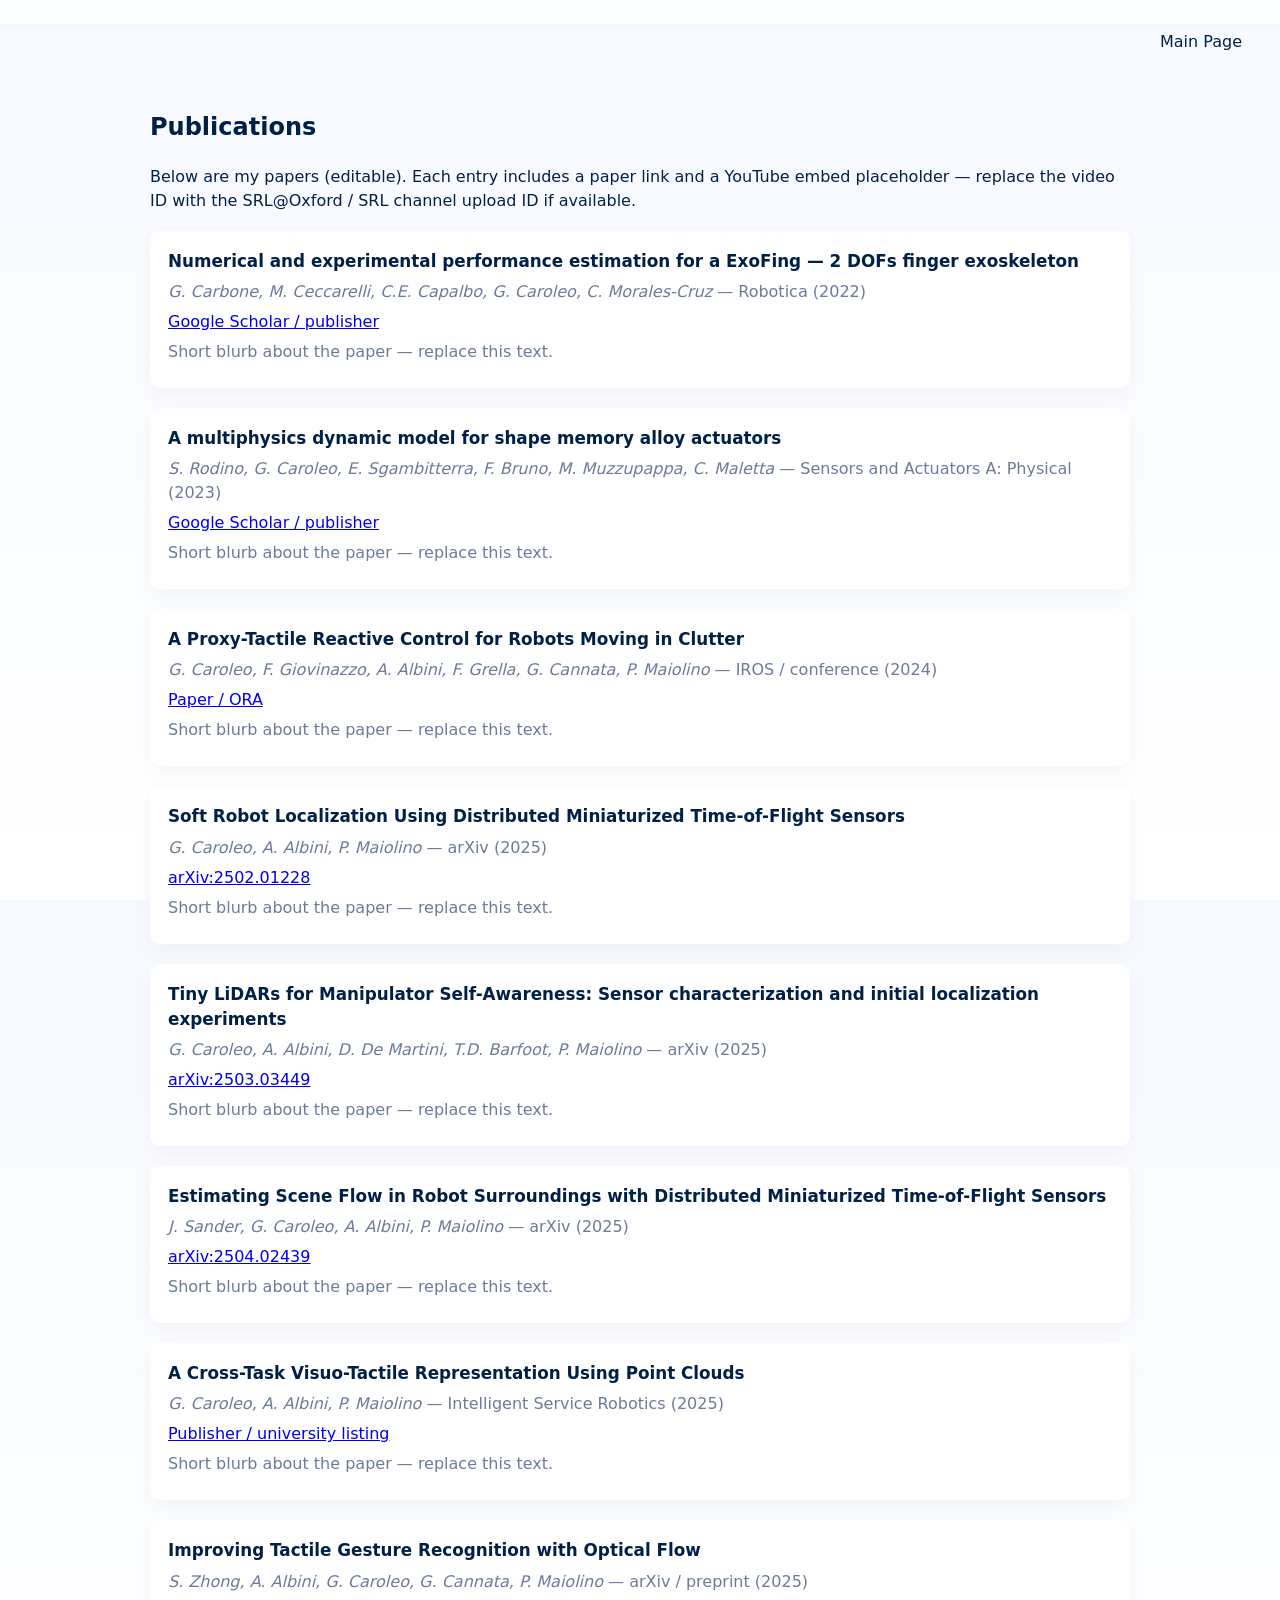
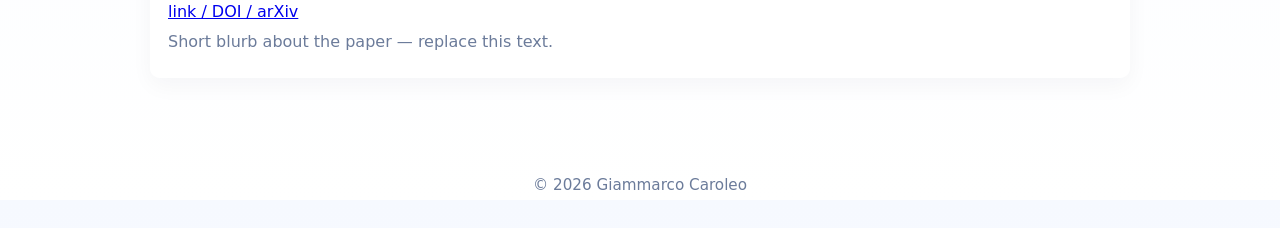
==== publications.html @ 4797adc2 "Refined template" ====
<!doctype html>
<html lang="en">
<head>
  <meta charset="utf-8" />
  <meta name="viewport" content="width=device-width,initial-scale=1" />
  <title>Publications — Giammarco Caroleo</title>
  <link rel="stylesheet" href="styles.css" />
</head>
<body>
  <header class="site-header">
    <nav class="nav">
      <!-- <div class="brand">Giammarco Caroleo</div> -->
      <ul class="nav-links">
        <li style="position:fixed; top:30px; right:30px; z-index:1000;"><a href="index.html#title">Main Page</a></li>
        <!-- <li><a href="index.html#research">Research</a></li>
        <li><a href="projects.html">Projects</a></li>
        <li><a href="publications.html">Publications</a></li>
        <li><a href="index.html#contact">Contact</a></li> -->
      </ul>
    </nav>
  </header>

  <main>
    <section class="panel">
      <div class="container">
        <h2>Publications</h2>
        <p>Below are my papers (editable). Each entry includes a paper link and a YouTube embed placeholder — replace the video ID with the SRL@Oxford / SRL channel upload ID if available.</p>

        <div class="pub-list">

          <!-- 1 -->
          <article class="pub">
            <h3>Numerical and experimental performance estimation for a ExoFing — 2 DOFs finger exoskeleton</h3>
            <p><em>G. Carbone, M. Ceccarelli, C.E. Capalbo, G. Caroleo, C. Morales-Cruz</em> — Robotica (2022)</p>
            <p><a href="https://scholar.google.com/scholar?hl=en&as_sdt=0%2C5&q=Numerical+and+experimental+performance+estimation+for+a+ExoFing&btnG=" target="_blank">Google Scholar / publisher</a></p>

            <!-- optional video (replace VIDEO_ID) -->
            <!-- <div class="video-wrap"><iframe src="https://www.youtube.com/embed/VIDEO_ID" title="ExoFing demo" frameborder="0" allowfullscreen></iframe></div> -->

            <p class="pub-blurb">Short blurb about the paper — replace this text.</p>
          </article>

          <!-- 2 -->
          <article class="pub">
            <h3>A multiphysics dynamic model for shape memory alloy actuators</h3>
            <p><em>S. Rodino, G. Caroleo, E. Sgambitterra, F. Bruno, M. Muzzupappa, C. Maletta</em> — Sensors and Actuators A: Physical (2023)</p>
            <p><a href="https://scholar.google.com/scholar?q=A+multiphyics+dynamic+model+for+shape+memory+alloy+actuators" target="_blank">Google Scholar / publisher</a></p>

            <!-- optional video -->
            <!-- <div class="video-wrap"><iframe src="https://www.youtube.com/embed/VIDEO_ID" title="SMA actuators" frameborder="0" allowfullscreen></iframe></div> -->

            <p class="pub-blurb">Short blurb about the paper — replace this text.</p>
          </article>

          <!-- 3 -->
          <article class="pub">
            <h3>A Proxy-Tactile Reactive Control for Robots Moving in Clutter</h3>
            <p><em>G. Caroleo, F. Giovinazzo, A. Albini, F. Grella, G. Cannata, P. Maiolino</em> — IROS / conference (2024)</p>
            <p><a href="https://ora.ox.ac.uk/objects/uuid:137e5c69-7a0d-4711-86f2-d86cc0884166" target="_blank">Paper / ORA</a></p>

            <!-- optional video -->
            <!-- <div class="video-wrap"><iframe src="https://www.youtube.com/embed/VIDEO_ID" title="Proxy-tactile demo" frameborder="0" allowfullscreen></iframe></div> -->

            <p class="pub-blurb">Short blurb about the paper — replace this text.</p>
          </article>

          <!-- 4 -->
          <article class="pub">
            <h3>Soft Robot Localization Using Distributed Miniaturized Time-of-Flight Sensors</h3>
            <p><em>G. Caroleo, A. Albini, P. Maiolino</em> — arXiv (2025)</p>
            <p><a href="https://arxiv.org/abs/2502.01228" target="_blank">arXiv:2502.01228</a></p>

            <!-- optional video -->
            <!-- <div class="video-wrap"><iframe src="https://www.youtube.com/embed/VIDEO_ID" title="Soft robot localization" frameborder="0" allowfullscreen></iframe></div> -->

            <p class="pub-blurb">Short blurb about the paper — replace this text.</p>
          </article>

          <!-- 5 -->
          <article class="pub">
            <h3>Tiny LiDARs for Manipulator Self-Awareness: Sensor characterization and initial localization experiments</h3>
            <p><em>G. Caroleo, A. Albini, D. De Martini, T.D. Barfoot, P. Maiolino</em> — arXiv (2025)</p>
            <p><a href="https://arxiv.org/abs/2503.03449" target="_blank">arXiv:2503.03449</a></p>

            <!-- optional video -->
            <!-- <div class="video-wrap"><iframe src="https://www.youtube.com/embed/VIDEO_ID" title="Tiny LiDARs demo" frameborder="0" allowfullscreen></iframe></div> -->

            <p class="pub-blurb">Short blurb about the paper — replace this text.</p>
          </article>

          <!-- 6 -->
          <article class="pub">
            <h3>Estimating Scene Flow in Robot Surroundings with Distributed Miniaturized Time-of-Flight Sensors</h3>
            <p><em>J. Sander, G. Caroleo, A. Albini, P. Maiolino</em> — arXiv (2025)</p>
            <p><a href="https://ar5iv.labs.arxiv.org/html/2504.02439" target="_blank">arXiv:2504.02439</a></p>

            <!-- optional video -->
            <!-- <div class="video-wrap"><iframe src="https://www.youtube.com/embed/VIDEO_ID" title="Scene flow demo" frameborder="0" allowfullscreen></iframe></div> -->

            <p class="pub-blurb">Short blurb about the paper — replace this text.</p>
          </article>

          <!-- 7 -->
          <article class="pub">
            <h3>A Cross-Task Visuo-Tactile Representation Using Point Clouds</h3>
            <p><em>G. Caroleo, A. Albini, P. Maiolino</em> — Intelligent Service Robotics (2025)</p>
            <p><a href="https://eng.ox.ac.uk/publications?personId=23163" target="_blank">Publisher / university listing</a></p>

            <!-- optional video -->
            <!-- <div class="video-wrap"><iframe src="https://www.youtube.com/embed/VIDEO_ID" title="Visuo-tactile demo" frameborder="0" allowfullscreen></iframe></div> -->

            <p class="pub-blurb">Short blurb about the paper — replace this text.</p>
          </article>

          <!-- 8 (example placeholder for other preprints / future work) -->
          <article class="pub">
            <h3>Improving Tactile Gesture Recognition with Optical Flow</h3>
            <p><em>S. Zhong, A. Albini, G. Caroleo, G. Cannata, P. Maiolino</em> — arXiv / preprint (2025)</p>
            <p><a href="#" target="_blank">link / DOI / arXiv</a></p>

            <!-- optionally add a video -->
            <!-- <div class="video-wrap"><iframe src="https://www.youtube.com/embed/VIDEO_ID" title="Gesture recognition demo" frameborder="0" allowfullscreen></iframe></div> -->

            <p class="pub-blurb">Short blurb about the paper — replace this text.</p>
          </article>

        </div> <!-- .pub-list -->
      </div>
    </section>
  </main>

  <footer class="site-footer">
    <div class="container">© <span id="year"></span> Giammarco Caroleo</div>
  </footer>

  <script src="script.js"></script>
</body>
</html>
---- styles.css ----
:root{
  --oxford:#002147;          /* Oxford blue */
  --blue-1:#0b3d91;
  --blue-2:#1454a6;
  --accent:#3b82f6;
  --muted:#6b7b9a;
  --bg: #f6f9ff;
  --font-sans: system-ui, -apple-system, "Segoe UI", Roboto, "Helvetica Neue", Arial;
}

*{box-sizing:border-box}
html,body{height:100%}
body{
  margin:0;
  font-family:var(--font-sans);
  background:linear-gradient(180deg,var(--bg),#ffffff);
  color:var(--oxford);
  -webkit-font-smoothing:antialiased;
  line-height:1.5;
}

/* header / nav */
.site-header{
  position:sticky;
  top:0;
  backdrop-filter:saturate(140%) blur(6px);
  z-index:40;
  background: rgba(255,255,255,0.88);
  border-bottom: 1px solid rgba(2,12,40,0.04);
}
.nav{
  display:flex;
  align-items:center;
  justify-content:space-between;
  padding:0.75rem 1rem;
  max-width:1100px;
  margin:0 auto;
}
.brand{
  font-weight:700;
  color:var(--oxford);
  font-size:1rem;
  letter-spacing:0.2px;
}
.nav-links{
  list-style:none;
  display:flex;
  gap:1rem;
  margin:0;
  padding:0;
}
.nav-links a{
  text-decoration:none;
  color:var(--oxford);
  padding:0.25rem 0.5rem;
  border-radius:6px;
}
.nav-links a:hover{background:rgba(3,19,43,0.06)}

/* hero */
.panel{padding:64px 1rem}
.hero{
  background:transparent; /* no banner/background */
  color:var(--oxford);
  text-align:left;
  padding-top:48px;
  padding-bottom:48px;
}
.hero-grid{
  display:grid;
  grid-template-columns: auto 1fr;
  gap:24px;
  align-items:center;
  padding:12px;
}

/* circular profile image, small */
.profile-pic{
  width:110px;
  height:110px;
  border-radius:50%;
  object-fit:cover;
  box-shadow: 0 8px 24px rgba(2,12,40,0.08);
  border: 3px solid rgba(0,33,71,0.06);
  display:block;
}

/* hero text */
.hero-name{
  margin:0;
  font-size:clamp(1.4rem,3vw,2rem);
  font-weight:700;
}
.hero-title{
  margin:6px 0 0 0;
  font-weight:600;
  color:var(--blue-1);
}
.hero-group{
  margin:6px 0 8px 0;
  color:var(--muted);
  font-size:0.95rem;
}

.lead{opacity:0.92;margin-top:10px;margin-bottom:12px}
.hero-buttons{margin-top:12px}
.cta{display:inline-block;margin-top:0;padding:0.45rem 0.85rem;border-radius:8px;background:var(--accent);color:white;text-decoration:none}
.cta.ghost{background:transparent;border:1px solid rgba(3,19,43,0.08);margin-left:0.5rem;color:var(--oxford)}

/* content layout */
.container{max-width:980px;margin:0 auto}
.cards{display:flex;gap:1rem;padding:0;margin:1rem 0;flex-wrap:wrap}
.card{background:white;padding:1rem;border-radius:8px;box-shadow:0 6px 18px rgba(2,12,40,0.06);flex:1 1 220px}

/* reveal animations */
.reveal{opacity:0;transform:translateY(18px);transition:opacity .6s ease,transform .6s ease}
.reveal.visible{opacity:1;transform:none}

/* video wrap */
.video-wrap{max-width:720px;margin-top:1rem}
iframe,video{width:100%;border-radius:8px}

/* footer */
.site-footer{padding:2rem 1rem;text-align:center;color:var(--muted);font-size:0.95rem}

/* small screens */
@media (max-width:860px){
  .panel{padding:36px 1rem}
  .hero-grid{grid-template-columns: 100px 1fr; gap:14px}
}
@media (max-width:640px){
  .nav-links{display:none}
  .hero-grid{grid-template-columns: 1fr; text-align:center; justify-items:center}
  .hero-right{text-align:center}
  .profile-pic{max-width:140px;margin:0 auto}
  .lead{font-size:0.98rem}
}
/* optional publication list styling */
.pub-list{display:flex;flex-direction:column;gap:20px;margin-top:18px}
.pub{background:rgba(255,255,255,0.98);padding:18px;border-radius:10px;box-shadow:0 8px 22px rgba(2,12,40,0.04)}
.pub h3{margin:0 0 6px 0;font-size:1.05rem}
.pub p{margin:6px 0;color:var(--muted)}
.pub-blurb{margin-top:10px;color:var(--oxford)}
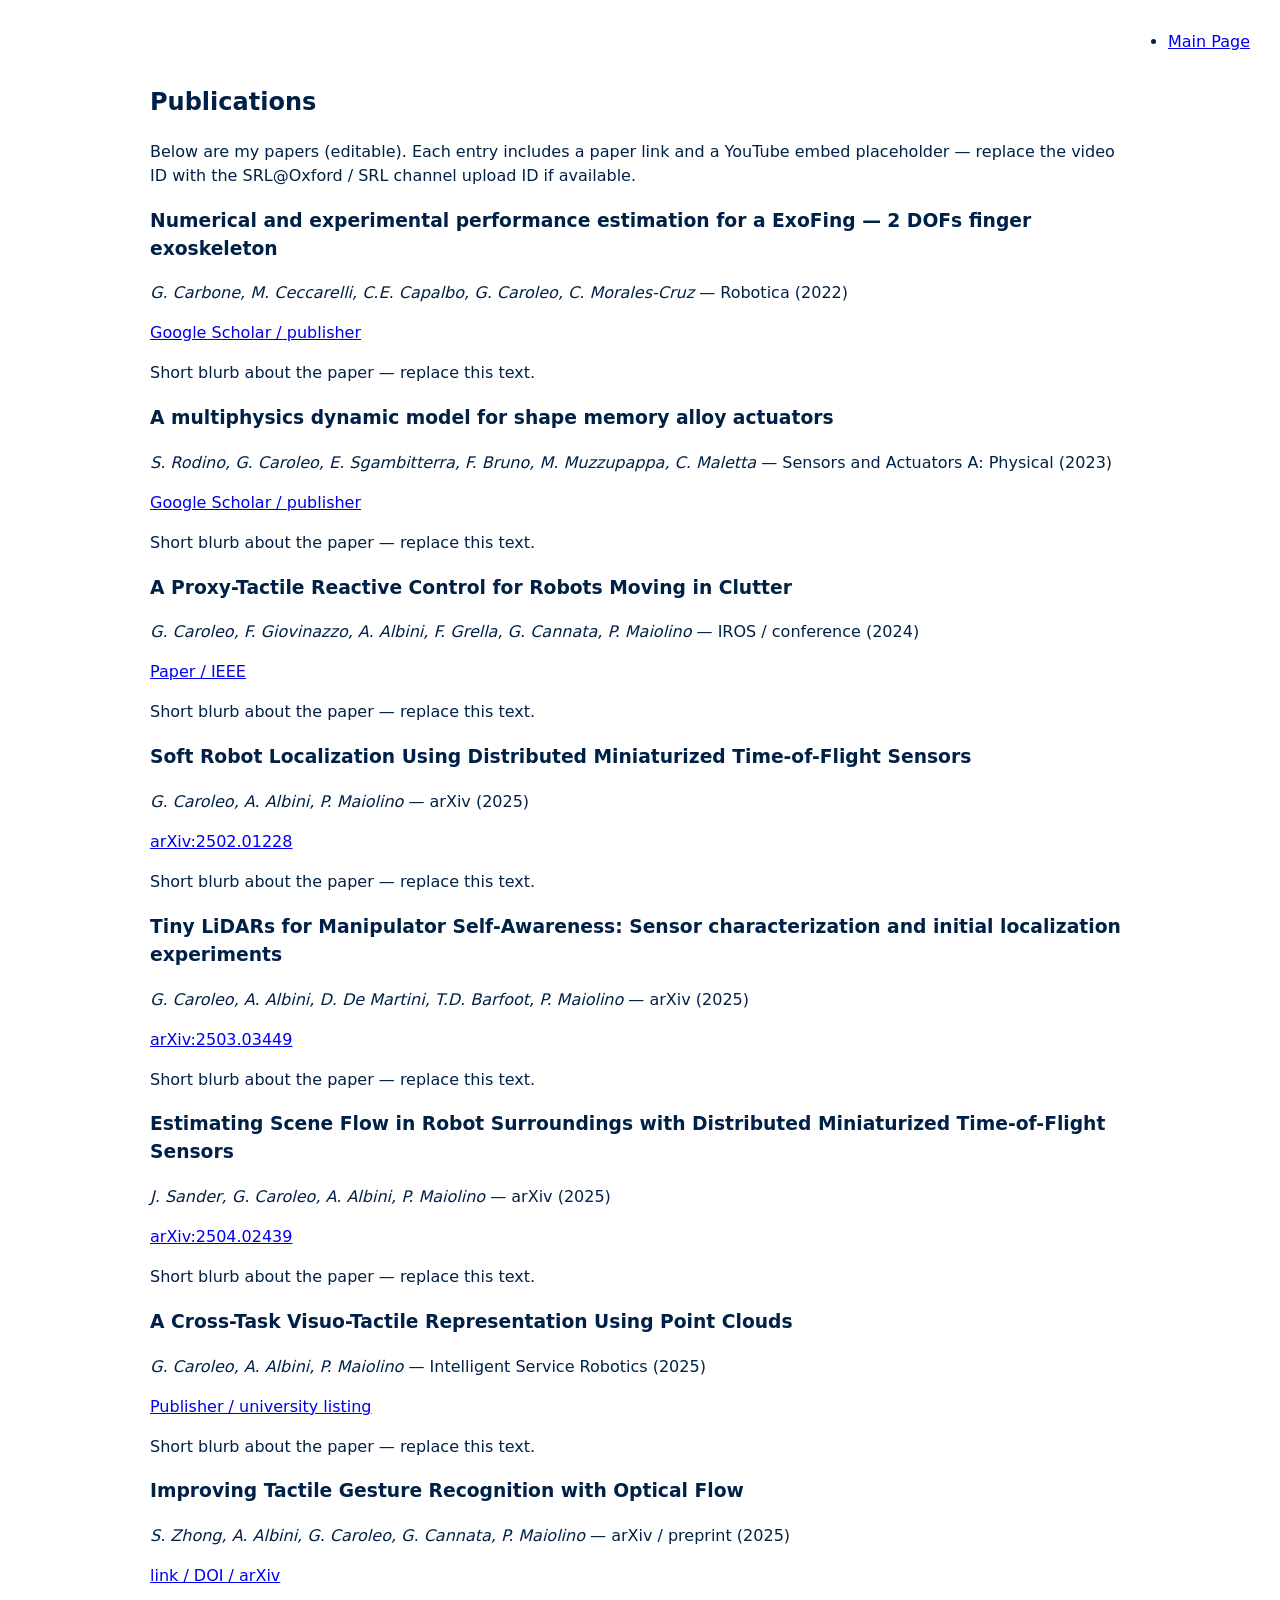
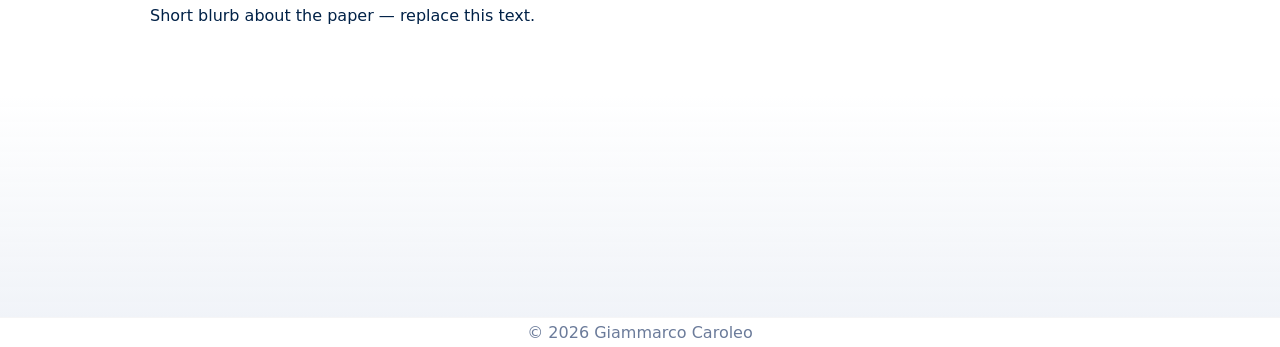
==== commit f9d61494: "video embedding" ====
--- a/publications.html
+++ b/publications.html
@@ -56,7 +56,7 @@
           <article class="pub">
             <h3>A Proxy-Tactile Reactive Control for Robots Moving in Clutter</h3>
             <p><em>G. Caroleo, F. Giovinazzo, A. Albini, F. Grella, G. Cannata, P. Maiolino</em> — IROS / conference (2024)</p>
-            <p><a href="https://ora.ox.ac.uk/objects/uuid:137e5c69-7a0d-4711-86f2-d86cc0884166" target="_blank">Paper / ORA</a></p>
+            <p><a href="https://ieeexplore.ieee.org/document/10802341" target="_blank">Paper / IEEE</a></p>
 
             <!-- optional video -->
             <!-- <div class="video-wrap"><iframe src="https://www.youtube.com/embed/VIDEO_ID" title="Proxy-tactile demo" frameborder="0" allowfullscreen></iframe></div> -->
@@ -128,8 +128,10 @@
       </div>
     </section>
   </main>
+ <!-- SAME controlled fading transition pane -->
+  <section class="bottom-spacer"></section>
 
-  <footer class="site-footer">
+    <footer class="site-footer">
     <div class="container">© <span id="year"></span> Giammarco Caroleo</div>
   </footer>
 
--- a/styles.css
+++ b/styles.css
@@ -1,143 +1,120 @@
 :root{
-  --oxford:#002147;          /* Oxford blue */
+  --oxford:#002147;
   --blue-1:#0b3d91;
-  --blue-2:#1454a6;
   --accent:#3b82f6;
   --muted:#6b7b9a;
-  --bg: #f6f9ff;
-  --font-sans: system-ui, -apple-system, "Segoe UI", Roboto, "Helvetica Neue", Arial;
+  --bg:#f6f9ff;
+  --font-sans: system-ui, -apple-system, "Segoe UI", Roboto, Arial;
+
+  --transition-height: 25vh;
 }
 
+/* base */
 *{box-sizing:border-box}
-html,body{height:100%}
+html,body{margin:0;padding:0}
 body{
-  margin:0;
   font-family:var(--font-sans);
-  background:linear-gradient(180deg,var(--bg),#ffffff);
   color:var(--oxford);
-  -webkit-font-smoothing:antialiased;
+  background:#ffffff;
   line-height:1.5;
 }
 
-/* header / nav */
-.site-header{
-  position:sticky;
-  top:0;
-  backdrop-filter:saturate(140%) blur(6px);
-  z-index:40;
-  background: rgba(255,255,255,0.88);
-  border-bottom: 1px solid rgba(2,12,40,0.04);
-}
-.nav{
-  display:flex;
-  align-items:center;
-  justify-content:space-between;
-  padding:0.75rem 1rem;
-  max-width:1100px;
-  margin:0 auto;
-}
-.brand{
-  font-weight:700;
-  color:var(--oxford);
-  font-size:1rem;
-  letter-spacing:0.2px;
-}
-.nav-links{
-  list-style:none;
-  display:flex;
-  gap:1rem;
-  margin:0;
-  padding:0;
-}
-.nav-links a{
-  text-decoration:none;
-  color:var(--oxford);
-  padding:0.25rem 0.5rem;
-  border-radius:6px;
-}
-.nav-links a:hover{background:rgba(3,19,43,0.06)}
+.panel{padding:48px 1rem}
+.container{max-width:980px;margin:0 auto}
 
 /* hero */
-.panel{padding:64px 1rem}
-.hero{
-  background:transparent; /* no banner/background */
-  color:var(--oxford);
-  text-align:left;
-  padding-top:48px;
-  padding-bottom:48px;
-}
 .hero-grid{
   display:grid;
-  grid-template-columns: auto 1fr;
-  gap:24px;
+  grid-template-columns:auto 1fr;
+  gap:20px;
   align-items:center;
-  padding:12px;
 }
-
-/* circular profile image, small */
 .profile-pic{
   width:110px;
   height:110px;
   border-radius:50%;
   object-fit:cover;
-  box-shadow: 0 8px 24px rgba(2,12,40,0.08);
-  border: 3px solid rgba(0,33,71,0.06);
+  border:3px solid rgba(0,33,71,0.06);
+}
+.hero-name{margin:0;font-size:2rem}
+.hero-title{font-weight:600;color:var(--blue-1)}
+.hero-group{color:var(--muted)}
+.lead{margin-top:10px;margin-bottom:12px}
+.cta{display:inline-block;margin:6px 6px 0 0;padding:0.45rem 0.85rem;background:var(--accent);color:#fff;border-radius:8px;text-decoration:none}
+.cta.ghost{background:transparent;border:1px solid rgba(3,19,43,0.08);color:var(--oxford)}
+
+/* FEATURE: two-column layout for featured demo */
+.feature-grid{
+  display:grid;
+  grid-template-columns: 250px 1fr; /* video column fixed-ish, right column flexible */
+  gap:28px;
+  align-items:start;
+  margin-top:12px;
+}
+
+/* video area */
+.feature-video{position:relative}
+.feature-video iframe{
+  width:100%;
+  aspect-ratio:16/9;
+  border-radius:8px;
   display:block;
 }
-
-/* hero text */
-.hero-name{
-  margin:0;
-  font-size:clamp(1.4rem,3vw,2rem);
-  font-weight:700;
+.video-fallback{
+  position:absolute; inset:0; display:none; align-items:center; justify-content:center;
+  background:linear-gradient(180deg, rgba(3,19,43,0.02), rgba(59,130,246,0.02));
+  border-radius:8px; border:1px dashed rgba(3,19,43,0.06); padding:18px; text-align:center;
 }
-.hero-title{
-  margin:6px 0 0 0;
-  font-weight:600;
-  color:var(--blue-1);
-}
-.hero-group{
-  margin:6px 0 8px 0;
-  color:var(--muted);
-  font-size:0.95rem;
+.video-fallback-inner{max-width:440px}
+.video-fallback strong{display:block;margin-bottom:10px;font-size:1.02rem;color:var(--oxford)}
+.video-fallback-text{color:var(--muted);margin-bottom:8px}
+.video-fallback-hint{font-size:0.9rem;color:var(--blue-1)}
+.video-embed {
+  max-width: 250px;     /* 🔧 controls "tiny" size */
+  margin: 0 auto;
 }
 
-.lead{opacity:0.92;margin-top:10px;margin-bottom:12px}
-.hero-buttons{margin-top:12px}
-.cta{display:inline-block;margin-top:0;padding:0.45rem 0.85rem;border-radius:8px;background:var(--accent);color:white;text-decoration:none}
-.cta.ghost{background:transparent;border:1px solid rgba(3,19,43,0.08);margin-left:0.5rem;color:var(--oxford)}
+.video-embed iframe {
+  width: 100%;
+  aspect-ratio: 16 / 9;
+  border-radius: 10px;
+}
 
-/* content layout */
-.container{max-width:980px;margin:0 auto}
-.cards{display:flex;gap:1rem;padding:0;margin:1rem 0;flex-wrap:wrap}
-.card{background:white;padding:1rem;border-radius:8px;box-shadow:0 6px 18px rgba(2,12,40,0.06);flex:1 1 220px}
+/* paper info */
+.feature-info .paper-title{margin:0 0 6px 0;font-size:1.1rem}
+.paper-authors{margin:0 0 8px 0;color:var(--muted)}
+.paper-abstract{color:var(--oxford);margin-bottom:14px}
+.paper-links{display:flex;gap:10px;flex-wrap:wrap;margin-bottom:8px}
+.link-button{background:transparent;border:1px solid rgba(2,12,40,0.08);padding:8px 12px;border-radius:8px;text-decoration:none;color:var(--oxford)}
+.link-button:hover{background:rgba(3,19,43,0.04)}
+.link-button.ghost{background:transparent}
 
-/* reveal animations */
+/* responsive: stack on small screens */
+@media (max-width:900px){
+  .feature-grid{grid-template-columns: 1fr; text-align:left}
+  .feature-video iframe{height:320px}
+  .feature-video, .feature-info{width:100%}
+}
+
+/* smaller mobile tweaks */
+@media (max-width:480px){
+  .panel{padding:24px 12px}
+  .profile-pic{width:140px;height:140px}
+  .feature-video iframe{height:220px}
+}
+
+/* reveal animation */
 .reveal{opacity:0;transform:translateY(18px);transition:opacity .6s ease,transform .6s ease}
 .reveal.visible{opacity:1;transform:none}
 
-/* video wrap */
-.video-wrap{max-width:720px;margin-top:1rem}
-iframe,video{width:100%;border-radius:8px}
+/* controlled bottom spacer */
+.bottom-spacer{
+  height:var(--transition-height);
+  min-height:120px;
+  background:linear-gradient(180deg,#ffffff 0%, rgba(11,61,145,0.06) 100%);
+  opacity:0; animation:fadeUp 0.9s ease forwards;
+}
+@keyframes fadeUp{from{opacity:0;transform:translateY(24px)}to{opacity:1;transform:none}}
 
-/* footer */
-.site-footer{padding:2rem 1rem;text-align:center;color:var(--muted);font-size:0.95rem}
-
-/* small screens */
-@media (max-width:860px){
-  .panel{padding:36px 1rem}
-  .hero-grid{grid-template-columns: 100px 1fr; gap:14px}
-}
-@media (max-width:640px){
-  .nav-links{display:none}
-  .hero-grid{grid-template-columns: 1fr; text-align:center; justify-items:center}
-  .hero-right{text-align:center}
-  .profile-pic{max-width:140px;margin:0 auto}
-  .lead{font-size:0.98rem}
-}
-/* optional publication list styling */
-.pub-list{display:flex;flex-direction:column;gap:20px;margin-top:18px}
-.pub{background:rgba(255,255,255,0.98);padding:18px;border-radius:10px;box-shadow:0 8px 22px rgba(2,12,40,0.04)}
-.pub h3{margin:0 0 6px 0;font-size:1.05rem}
-.pub p{margin:6px 0;color:var(--muted)}
-.pub-blurb{margin-top:10px;color:var(--oxford)}+/* footer ribbon */
+.site-footer{height:30px;display:flex;align-items:center;justify-content:center;color:var(--muted);border-top:1px solid rgba(2,12,40,0.04)}
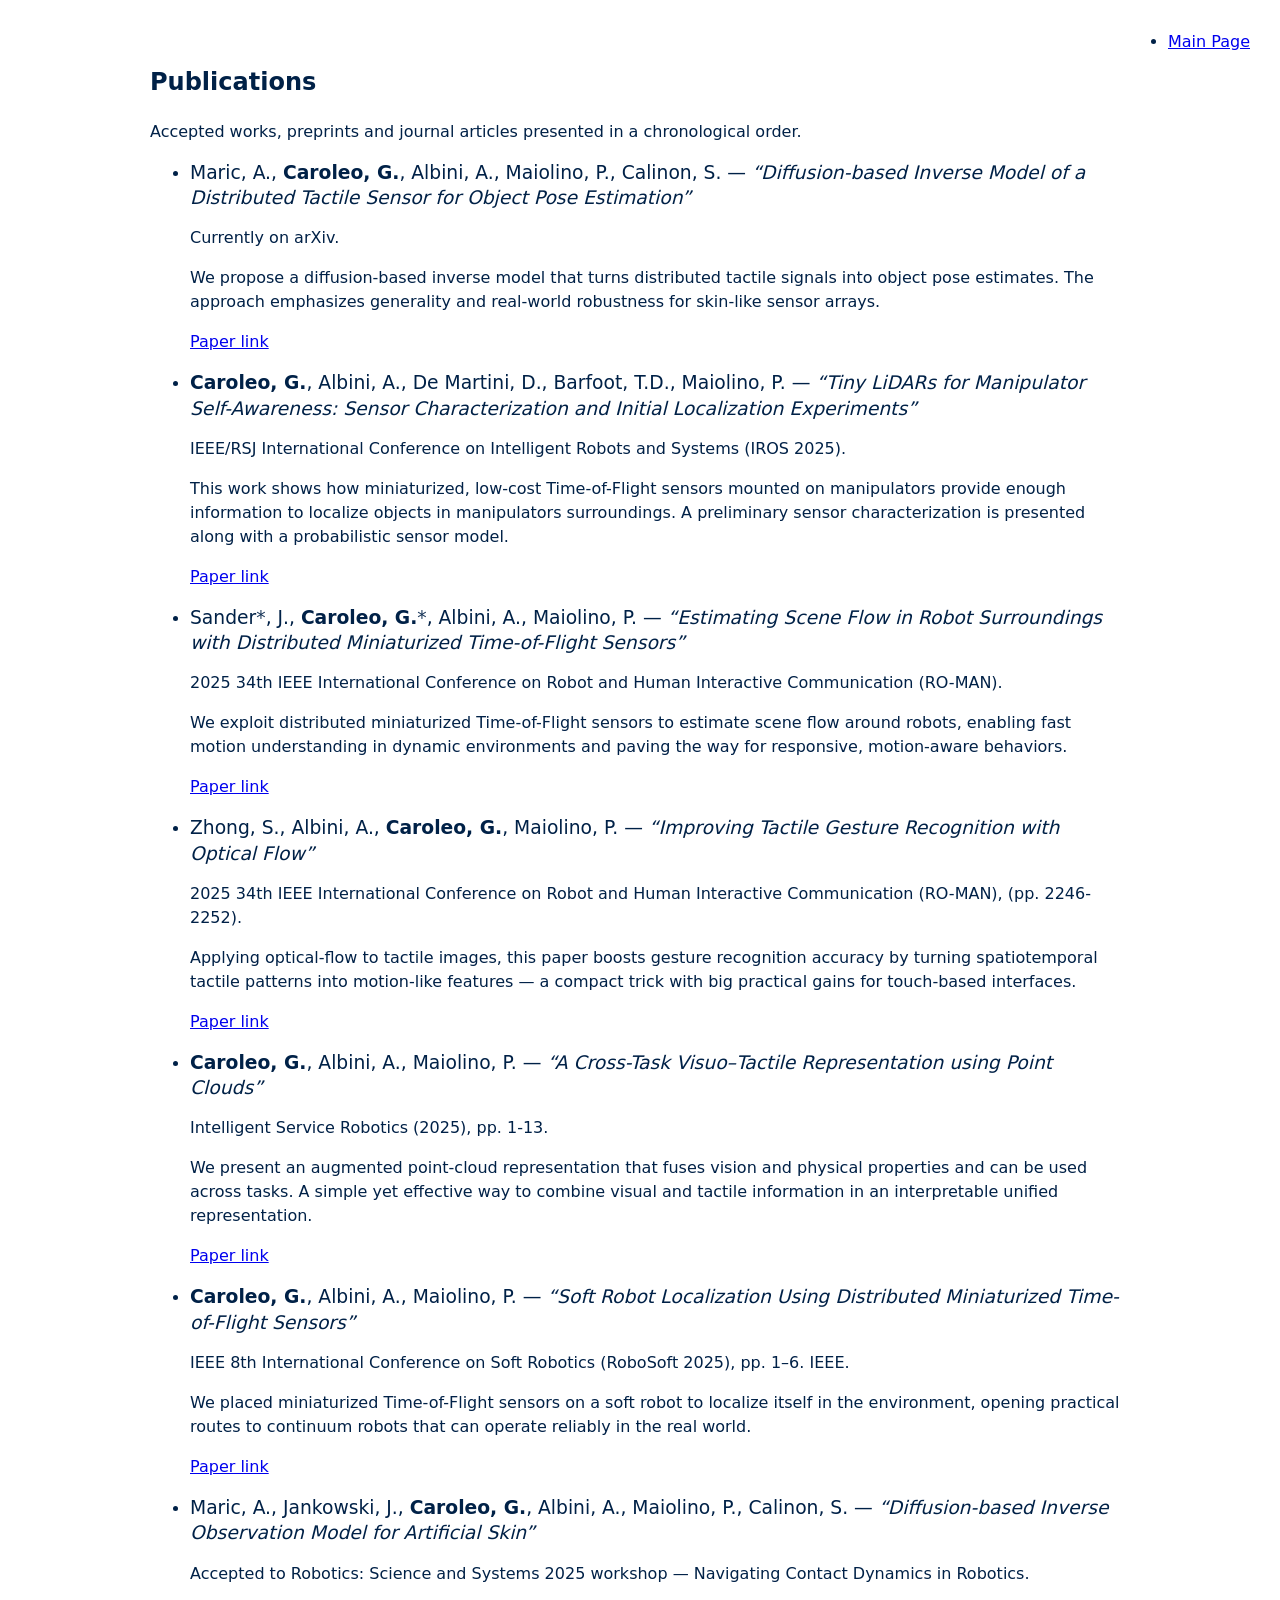
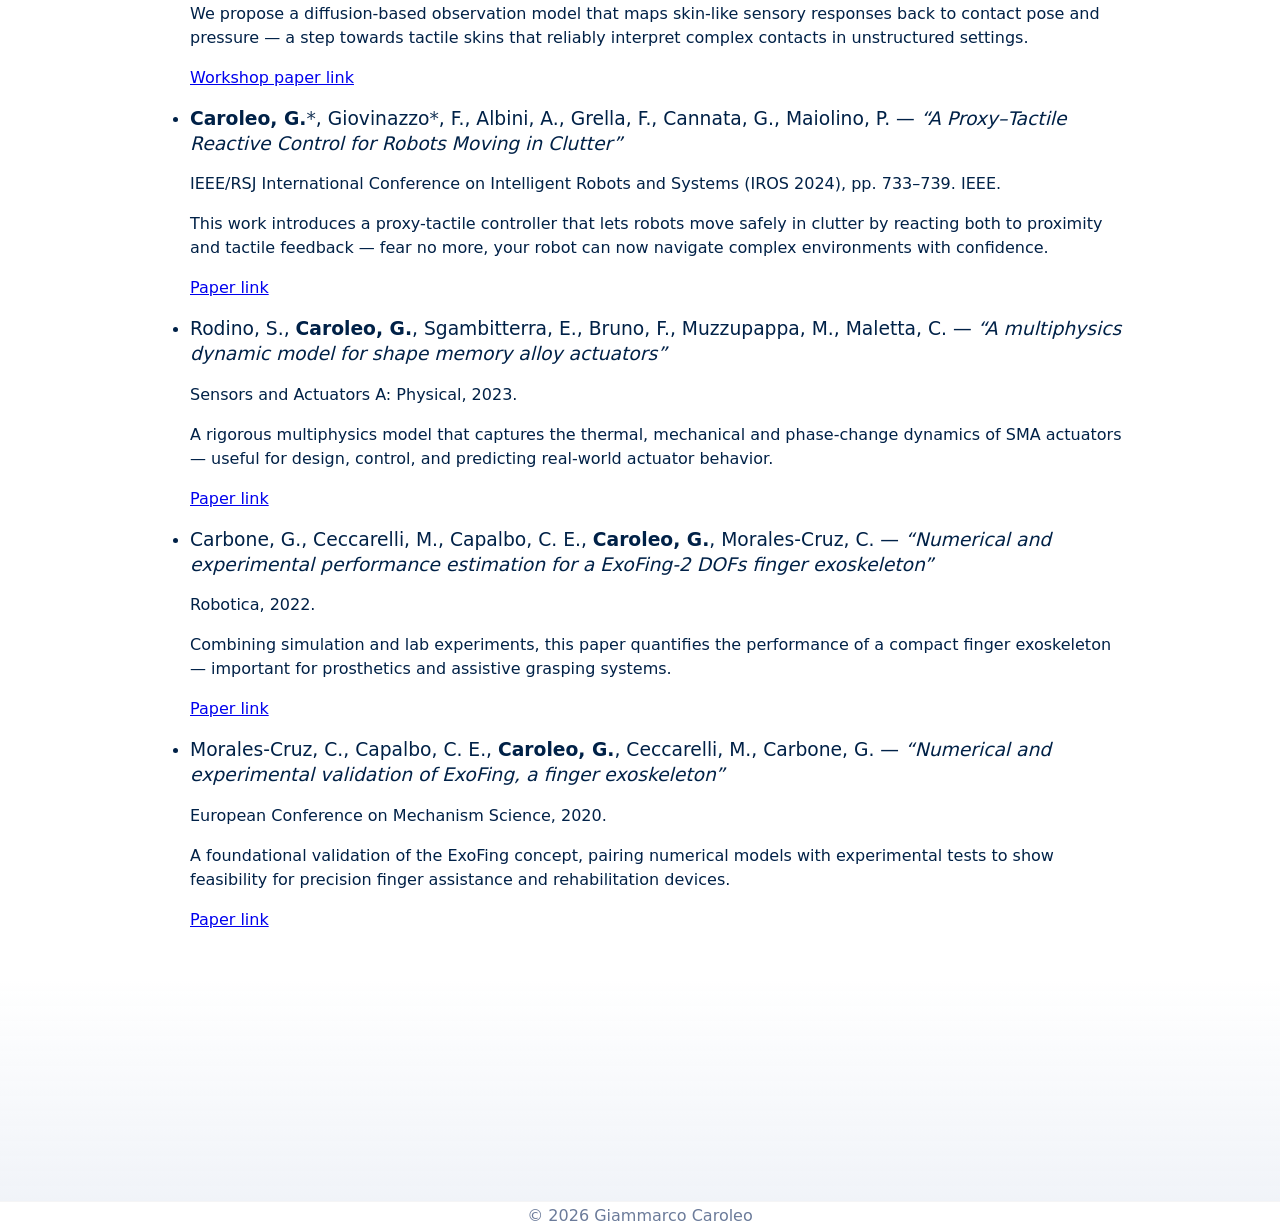
==== commit 2ca3957a: "Final form" ====
--- a/publications.html
+++ b/publications.html
@@ -24,114 +24,115 @@
     <section class="panel">
       <div class="container">
         <h2>Publications</h2>
-        <p>Below are my papers (editable). Each entry includes a paper link and a YouTube embed placeholder — replace the video ID with the SRL@Oxford / SRL channel upload ID if available.</p>
+        <p>Accepted works, preprints and journal articles presented in a chronological order.</p>
 
-        <div class="pub-list">
+        <!-- bullet list -->
+        <ul class="pub-list">
 
-          <!-- 1 -->
-          <article class="pub">
-            <h3>Numerical and experimental performance estimation for a ExoFing — 2 DOFs finger exoskeleton</h3>
-            <p><em>G. Carbone, M. Ceccarelli, C.E. Capalbo, G. Caroleo, C. Morales-Cruz</em> — Robotica (2022)</p>
-            <p><a href="https://scholar.google.com/scholar?hl=en&as_sdt=0%2C5&q=Numerical+and+experimental+performance+estimation+for+a+ExoFing&btnG=" target="_blank">Google Scholar / publisher</a></p>
+          <!-- 6: Maric et al. (under review) -->
+          <li class="pub card">
+            <h3>Maric, A., <strong>Caroleo, G.</strong>, Albini, A., Maiolino, P., Calinon, S. — <em>“Diffusion-based Inverse Model of a Distributed Tactile Sensor for Object Pose Estimation”</em></h3>
+            <p class="pub-meta">Currently on arXiv.</p>
 
-            <!-- optional video (replace VIDEO_ID) -->
-            <!-- <div class="video-wrap"><iframe src="https://www.youtube.com/embed/VIDEO_ID" title="ExoFing demo" frameborder="0" allowfullscreen></iframe></div> -->
+            <p class="pub-blurb">We propose a diffusion-based inverse model that turns distributed tactile signals into object pose estimates. The approach emphasizes generality and real-world robustness for skin-like sensor arrays.</p>
+            <p><a href="https://arxiv.org/pdf/2601.13250" target="_blank" rel="noopener">Paper link</a></p>
+          </li>
 
-            <p class="pub-blurb">Short blurb about the paper — replace this text.</p>
-          </article>
+          <!-- 1: Tiny LiDARs (IROS 2025) -->
+          <li class="pub card">
+            <h3><strong>Caroleo, G.</strong>, Albini, A., De Martini, D., Barfoot, T.D., Maiolino, P. — <em>“Tiny LiDARs for Manipulator Self-Awareness: Sensor Characterization and Initial Localization Experiments”</em></h3>
+            <p class="pub-meta">IEEE/RSJ International Conference on Intelligent Robots and Systems (IROS 2025).</p>
 
-          <!-- 2 -->
-          <article class="pub">
-            <h3>A multiphysics dynamic model for shape memory alloy actuators</h3>
-            <p><em>S. Rodino, G. Caroleo, E. Sgambitterra, F. Bruno, M. Muzzupappa, C. Maletta</em> — Sensors and Actuators A: Physical (2023)</p>
-            <p><a href="https://scholar.google.com/scholar?q=A+multiphyics+dynamic+model+for+shape+memory+alloy+actuators" target="_blank">Google Scholar / publisher</a></p>
+            <p class="pub-blurb">This work shows how miniaturized, low-cost Time-of-Flight sensors mounted on manipulators provide enough information to localize objects in manipulators surroundings. A preliminary sensor characterization is presented along with a probabilistic sensor model.</p>
+            <p><a href="https://arxiv.org/pdf/2503.03449" target="_blank" rel="noopener">Paper link</a></p>
+          </li>
 
-            <!-- optional video -->
-            <!-- <div class="video-wrap"><iframe src="https://www.youtube.com/embed/VIDEO_ID" title="SMA actuators" frameborder="0" allowfullscreen></iframe></div> -->
+          <!-- 2: Scene Flow (RO-MAN 2025) -->
+          <li class="pub card">
+            <h3>Sander<span style="opacity:0.9">*</span>, J., <strong>Caroleo, G.</strong><span style="opacity:0.9">*</span>, Albini, A., Maiolino, P. — <em>“Estimating Scene Flow in Robot Surroundings with Distributed Miniaturized Time-of-Flight Sensors”</em></h3>
+            <p class="pub-meta">2025 34th IEEE International Conference on Robot and Human Interactive Communication (RO-MAN).</p>
 
-            <p class="pub-blurb">Short blurb about the paper — replace this text.</p>
-          </article>
+            <p class="pub-blurb">We exploit distributed miniaturized Time-of-Flight sensors to estimate scene flow around robots, enabling fast motion understanding in dynamic environments and paving the way for responsive, motion-aware behaviors.</p>
+            <p><a href="https://arxiv.org/pdf/2504.02439" target="_blank" rel="noopener">Paper link</a></p>
+          </li>
 
-          <!-- 3 -->
-          <article class="pub">
-            <h3>A Proxy-Tactile Reactive Control for Robots Moving in Clutter</h3>
-            <p><em>G. Caroleo, F. Giovinazzo, A. Albini, F. Grella, G. Cannata, P. Maiolino</em> — IROS / conference (2024)</p>
-            <p><a href="https://ieeexplore.ieee.org/document/10802341" target="_blank">Paper / IEEE</a></p>
+          <!-- 9: Zhong et al. (RO-MAN 2025) -->
+          <li class="pub card">
+            <h3>Zhong, S., Albini, A., <strong>Caroleo, G.</strong>, Maiolino, P. — <em>“Improving Tactile Gesture Recognition with Optical Flow”</em></h3>
+            <p class="pub-meta">2025 34th IEEE International Conference on Robot and Human Interactive Communication (RO-MAN), (pp. 2246-2252).</p>
 
-            <!-- optional video -->
-            <!-- <div class="video-wrap"><iframe src="https://www.youtube.com/embed/VIDEO_ID" title="Proxy-tactile demo" frameborder="0" allowfullscreen></iframe></div> -->
+            <p class="pub-blurb">Applying optical-flow to tactile images, this paper boosts gesture recognition accuracy by turning spatiotemporal tactile patterns into motion-like features — a compact trick with big practical gains for touch-based interfaces.</p>
+            <p><a href="https://ieeexplore.ieee.org/iel8/11217544/11217526/11217777.pdf" target="_blank" rel="noopener">Paper link</a></p>
+          </li>
 
-            <p class="pub-blurb">Short blurb about the paper — replace this text.</p>
-          </article>
+          <!-- 4: Visuo–Tactile Representation (Intelligent Service Robotics 2025) -->
+          <li class="pub card">
+            <h3><strong>Caroleo, G.</strong>, Albini, A., Maiolino, P. — <em>“A Cross-Task Visuo–Tactile Representation using Point Clouds”</em></h3>
+            <p class="pub-meta">Intelligent Service Robotics (2025), pp. 1-13. </p>
 
-          <!-- 4 -->
-          <article class="pub">
-            <h3>Soft Robot Localization Using Distributed Miniaturized Time-of-Flight Sensors</h3>
-            <p><em>G. Caroleo, A. Albini, P. Maiolino</em> — arXiv (2025)</p>
-            <p><a href="https://arxiv.org/abs/2502.01228" target="_blank">arXiv:2502.01228</a></p>
+            <p class="pub-blurb">We present an augmented point-cloud representation that fuses vision and physical properties and can be used across tasks. A simple yet effective way to combine visual and tactile information in an interpretable unified representation.</p>
+            <p><a href="https://link.springer.com/article/10.1007/s11370-025-00628-8" target="_blank" rel="noopener">Paper link</a></p>
+          </li>
 
-            <!-- optional video -->
-            <!-- <div class="video-wrap"><iframe src="https://www.youtube.com/embed/VIDEO_ID" title="Soft robot localization" frameborder="0" allowfullscreen></iframe></div> -->
+          <!-- 5: Soft Robot Localization (RoboSoft 2025) -->
+          <li class="pub card">
+            <h3><strong>Caroleo, G.</strong>, Albini, A., Maiolino, P. — <em>“Soft Robot Localization Using Distributed Miniaturized Time-of-Flight Sensors”</em></h3>
+            <p class="pub-meta">IEEE 8th International Conference on Soft Robotics (RoboSoft 2025), pp. 1–6. IEEE.</p>
 
-            <p class="pub-blurb">Short blurb about the paper — replace this text.</p>
-          </article>
+            <p class="pub-blurb">We placed miniaturized Time-of-Flight sensors on a soft robot to localize itself in the environment, opening practical routes to continuum robots that can operate reliably in the real world.</p>
+            <p><a href="https://ieeexplore.ieee.org/iel8/11020754/11020808/11020858.pdf" target="_blank" rel="noopener">Paper link </a></p>
+          </li>
 
-          <!-- 5 -->
-          <article class="pub">
-            <h3>Tiny LiDARs for Manipulator Self-Awareness: Sensor characterization and initial localization experiments</h3>
-            <p><em>G. Caroleo, A. Albini, D. De Martini, T.D. Barfoot, P. Maiolino</em> — arXiv (2025)</p>
-            <p><a href="https://arxiv.org/abs/2503.03449" target="_blank">arXiv:2503.03449</a></p>
+          <!-- 7: Maric et al. (RSS workshop 2025) -->
+          <li class="pub card">
+            <h3>Maric, A., Jankowski, J., <strong>Caroleo, G.</strong>, Albini, A., Maiolino, P., Calinon, S. — <em>“Diffusion-based Inverse Observation Model for Artificial Skin”</em></h3>
+            <p class="pub-meta">Accepted to Robotics: Science and Systems 2025 workshop — Navigating Contact Dynamics in Robotics.</p>
 
-            <!-- optional video -->
-            <!-- <div class="video-wrap"><iframe src="https://www.youtube.com/embed/VIDEO_ID" title="Tiny LiDARs demo" frameborder="0" allowfullscreen></iframe></div> -->
+            <p class="pub-blurb">We propose a diffusion-based observation model that maps skin-like sensory responses back to contact pose and pressure — a step towards tactile skins that reliably interpret complex contacts in unstructured settings.</p>
+            <p><a href="https://arxiv.org/pdf/2506.13986" target="_blank" rel="noopener">Workshop paper link</a></p>
+          </li>
 
-            <p class="pub-blurb">Short blurb about the paper — replace this text.</p>
-          </article>
+          <!-- 3: Proxy-Tactile Reactive Control (IROS 2024) -->
+          <li class="pub card">
+            <h3><strong>Caroleo, G.</strong><span style="opacity:0.9">*</span>, Giovinazzo<span style="opacity:0.9">*</span>, F., Albini, A., Grella, F., Cannata, G., Maiolino, P. — <em>“A Proxy–Tactile Reactive Control for Robots Moving in Clutter”</em></h3>
+            <p class="pub-meta">IEEE/RSJ International Conference on Intelligent Robots and Systems (IROS 2024), pp. 733–739. IEEE.</p>
 
-          <!-- 6 -->
-          <article class="pub">
-            <h3>Estimating Scene Flow in Robot Surroundings with Distributed Miniaturized Time-of-Flight Sensors</h3>
-            <p><em>J. Sander, G. Caroleo, A. Albini, P. Maiolino</em> — arXiv (2025)</p>
-            <p><a href="https://ar5iv.labs.arxiv.org/html/2504.02439" target="_blank">arXiv:2504.02439</a></p>
+            <p class="pub-blurb">This work introduces a proxy-tactile controller that lets robots move safely in clutter by reacting both to proximity and tactile feedback — fear no more, your robot can now navigate complex environments with confidence.</p>
+            <p><a href="https://ieeexplore.ieee.org/iel8/10801246/10801290/10802341.pdf" target="_blank" rel="noopener">Paper link</a></p>
+          </li>
 
-            <!-- optional video -->
-            <!-- <div class="video-wrap"><iframe src="https://www.youtube.com/embed/VIDEO_ID" title="Scene flow demo" frameborder="0" allowfullscreen></iframe></div> -->
+          <li class="pub card">
+            <h3>Rodino, S., <strong>Caroleo, G.</strong>, Sgambitterra, E., Bruno, F., Muzzupappa, M., Maletta, C. — <em>“A multiphysics dynamic model for shape memory alloy actuators”</em></h3>
+            <p class="pub-meta">Sensors and Actuators A: Physical, 2023.</p>
 
-            <p class="pub-blurb">Short blurb about the paper — replace this text.</p>
-          </article>
+            <p class="pub-blurb">A rigorous multiphysics model that captures the thermal, mechanical and phase-change dynamics of SMA actuators — useful for design, control, and predicting real-world actuator behavior.</p>
+            <p><a href="https://www.sciencedirect.com/science/article/pii/S092442472300451X" target="_blank" rel="noopener">Paper link</a></p>
+          </li>
+        
+          <li class="pub card">
+            <h3>Carbone, G., Ceccarelli, M., Capalbo, C. E., <strong>Caroleo, G.</strong>, Morales-Cruz, C. — <em>“Numerical and experimental performance estimation for a ExoFing-2 DOFs finger exoskeleton”</em></h3>
+            <p class="pub-meta">Robotica, 2022.</p>
 
-          <!-- 7 -->
-          <article class="pub">
-            <h3>A Cross-Task Visuo-Tactile Representation Using Point Clouds</h3>
-            <p><em>G. Caroleo, A. Albini, P. Maiolino</em> — Intelligent Service Robotics (2025)</p>
-            <p><a href="https://eng.ox.ac.uk/publications?personId=23163" target="_blank">Publisher / university listing</a></p>
+            <p class="pub-blurb">Combining simulation and lab experiments, this paper quantifies the performance of a compact finger exoskeleton — important for prosthetics and assistive grasping systems.</p>
+            <p><a href="https://search.proquest.com/openview/ec1415e0dcea235420558e2cbd258484/1?pq-origsite=gscholar&cbl=37292" target="_blank" rel="noopener">Paper link</a></p>
+          </li>
 
-            <!-- optional video -->
-            <!-- <div class="video-wrap"><iframe src="https://www.youtube.com/embed/VIDEO_ID" title="Visuo-tactile demo" frameborder="0" allowfullscreen></iframe></div> -->
+          <li class="pub card">
+            <h3>Morales-Cruz, C., Capalbo, C. E., <strong>Caroleo, G.</strong>, Ceccarelli, M., Carbone, G. — <em>“Numerical and experimental validation of ExoFing, a finger exoskeleton”</em></h3>
+            <p class="pub-meta">European Conference on Mechanism Science, 2020.</p>
 
-            <p class="pub-blurb">Short blurb about the paper — replace this text.</p>
-          </article>
+            <p class="pub-blurb">A foundational validation of the ExoFing concept, pairing numerical models with experimental tests to show feasibility for precision finger assistance and rehabilitation devices.</p>
+            <p><a href="https://www.researchgate.net/profile/Marco-Ceccarelli/publication/343783866_Numerical_and_Experimental_Validation_of_ExoFing_a_Finger_Exoskeleton/links/5f817d36299bf1b53e1b9d37/Numerical-and-Experimental-Validation-of-ExoFing-a-Finger-Exoskeleton.pdf" target="_blank" rel="noopener">Paper link</a></p>
+          </li>
 
-          <!-- 8 (example placeholder for other preprints / future work) -->
-          <article class="pub">
-            <h3>Improving Tactile Gesture Recognition with Optical Flow</h3>
-            <p><em>S. Zhong, A. Albini, G. Caroleo, G. Cannata, P. Maiolino</em> — arXiv / preprint (2025)</p>
-            <p><a href="#" target="_blank">link / DOI / arXiv</a></p>
-
-            <!-- optionally add a video -->
-            <!-- <div class="video-wrap"><iframe src="https://www.youtube.com/embed/VIDEO_ID" title="Gesture recognition demo" frameborder="0" allowfullscreen></iframe></div> -->
-
-            <p class="pub-blurb">Short blurb about the paper — replace this text.</p>
-          </article>
-
-        </div> <!-- .pub-list -->
+        </ul> <!-- .pub-list -->
       </div>
     </section>
   </main>
- <!-- SAME controlled fading transition pane -->
+
   <section class="bottom-spacer"></section>
 
-    <footer class="site-footer">
+  <footer class="site-footer">
     <div class="container">© <span id="year"></span> Giammarco Caroleo</div>
   </footer>
 
--- a/styles.css
+++ b/styles.css
@@ -1,3 +1,4 @@
+
 :root{
   --oxford:#002147;
   --blue-1:#0b3d91;
@@ -7,6 +8,29 @@
   --font-sans: system-ui, -apple-system, "Segoe UI", Roboto, Arial;
 
   --transition-height: 25vh;
+}
+
+/* ===== FORCE: make pub headings normal and only bold Caroleo, G. ===== */
+
+/* Ensure h3 in publication entries is normal weight (override defaults/other rules) */
+.pub h3,
+ul.pub-list > li.pub h3 {
+  font-weight: 400 !important;
+  font-style: normal !important;
+  margin: 0 0 6px 0;
+  line-height: 1.35;
+}
+
+/* Make sure <em> remains styled as you prefer (title emphasis) */
+.pub h3 em {
+  font-style: italic;
+  font-weight: 500 !important; /* a touch stronger than normal but not full-bold */
+}
+
+/* Force only <strong> inside pub h3 to be bold */
+.pub h3 strong {
+  font-weight: 700 !important;
+  font-style: normal !important;
 }
 
 /* base */
@@ -60,6 +84,15 @@
   border-radius:8px;
   display:block;
 }
+.feature-video {
+  padding: 6px;
+  background: linear-gradient(
+    180deg,
+    rgba(11,61,145,0.06),
+    rgba(11,61,145,0.02)
+  );
+  border-radius: 14px;
+}
 .video-fallback{
   position:absolute; inset:0; display:none; align-items:center; justify-content:center;
   background:linear-gradient(180deg, rgba(3,19,43,0.02), rgba(59,130,246,0.02));
@@ -84,6 +117,13 @@
 .feature-info .paper-title{margin:0 0 6px 0;font-size:1.1rem}
 .paper-authors{margin:0 0 8px 0;color:var(--muted)}
 .paper-abstract{color:var(--oxford);margin-bottom:14px}
+.paper-abstract {
+  font-size: 1.03rem;
+}
+
+.lead {
+  font-size: 1.05rem;
+}
 .paper-links{display:flex;gap:10px;flex-wrap:wrap;margin-bottom:8px}
 .link-button{background:transparent;border:1px solid rgba(2,12,40,0.08);padding:8px 12px;border-radius:8px;text-decoration:none;color:var(--oxford)}
 .link-button:hover{background:rgba(3,19,43,0.04)}
@@ -118,3 +158,24 @@
 
 /* footer ribbon */
 .site-footer{height:30px;display:flex;align-items:center;justify-content:center;color:var(--muted);border-top:1px solid rgba(2,12,40,0.04)}
+
+.demo iframe {
+  width: 100%;
+  aspect-ratio: 16 / 9;
+  border-radius: 12px;
+  box-shadow: 0 14px 32px rgba(2,12,40,0.10);
+}
+
+.demo {
+  margin: 18px 0;   /* was ~28px */
+}
+
+.panel { padding: 28px 1rem; }
+
+.demo { margin: 18px 0; }
+
+.paper-abstract { font-size: 1.03rem; }
+
+.demo iframe {
+  box-shadow: 0 14px 32px rgba(2,12,40,0.10);
+}
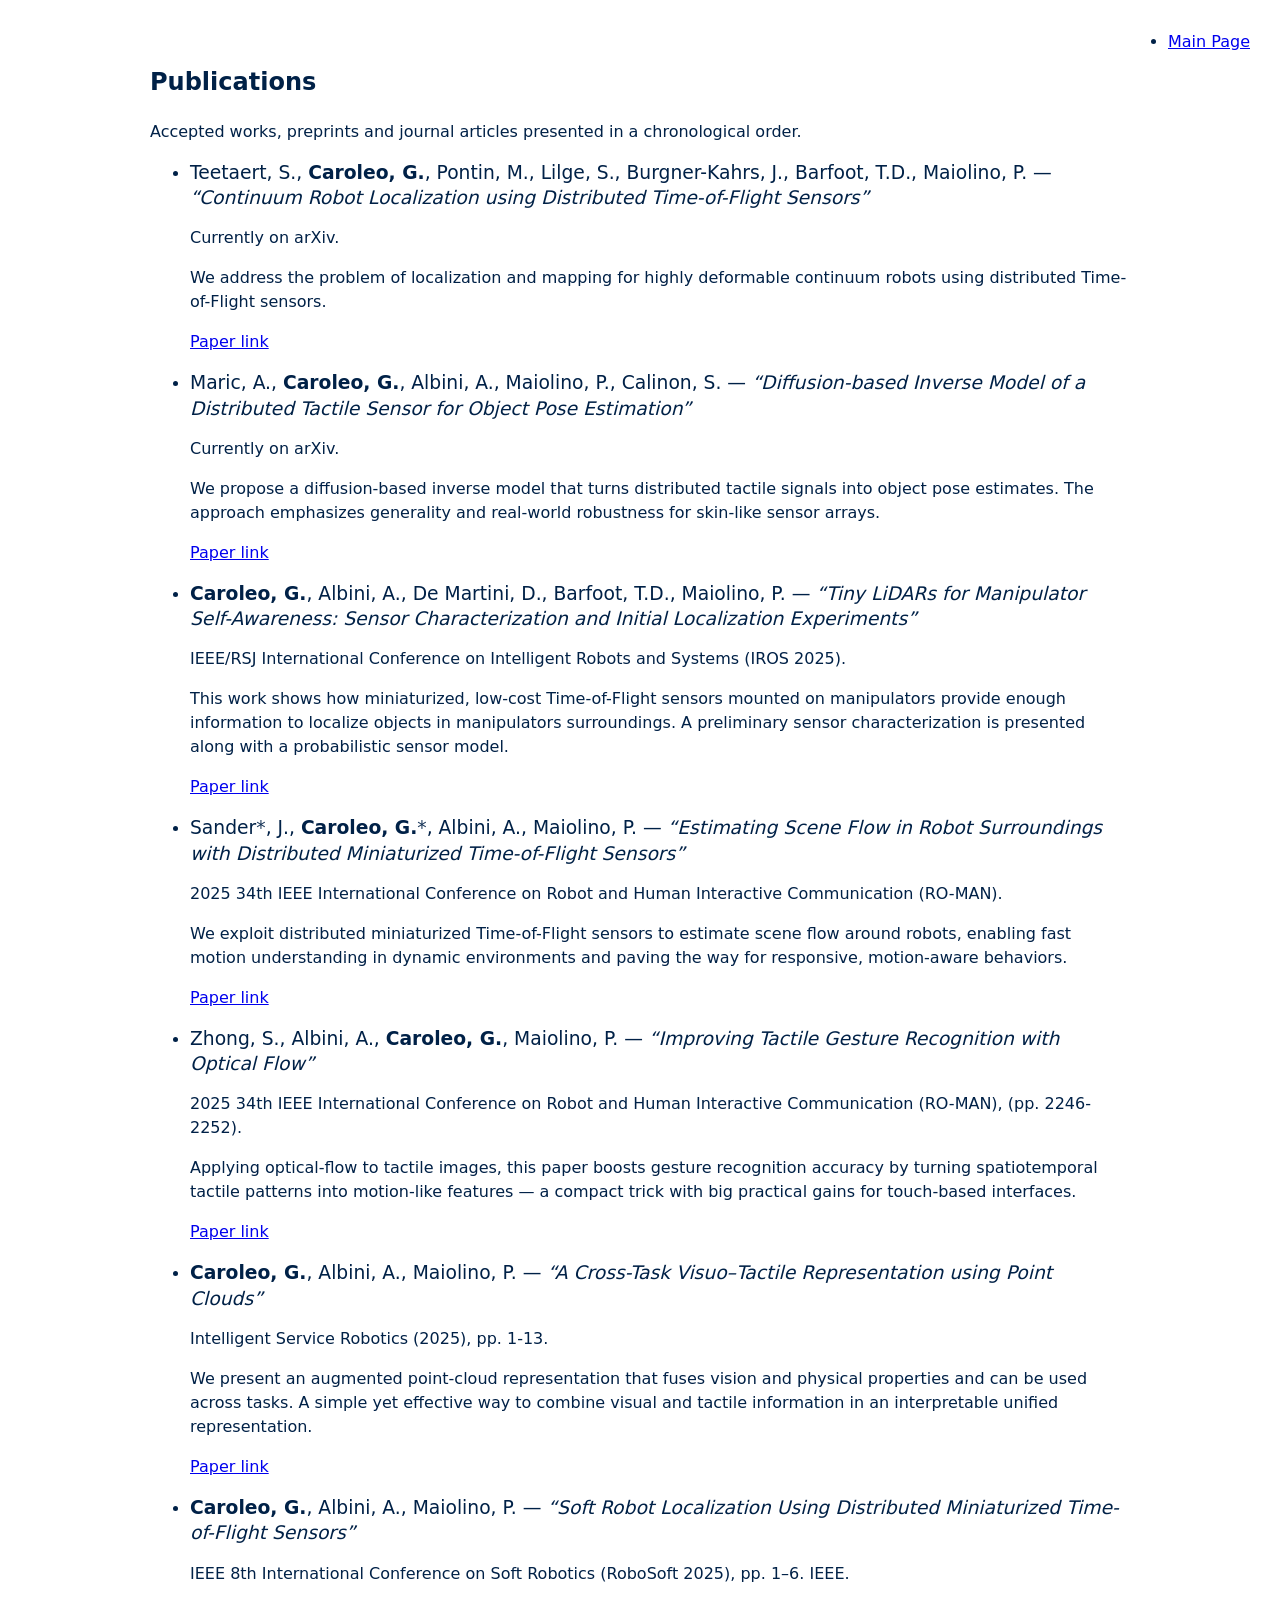
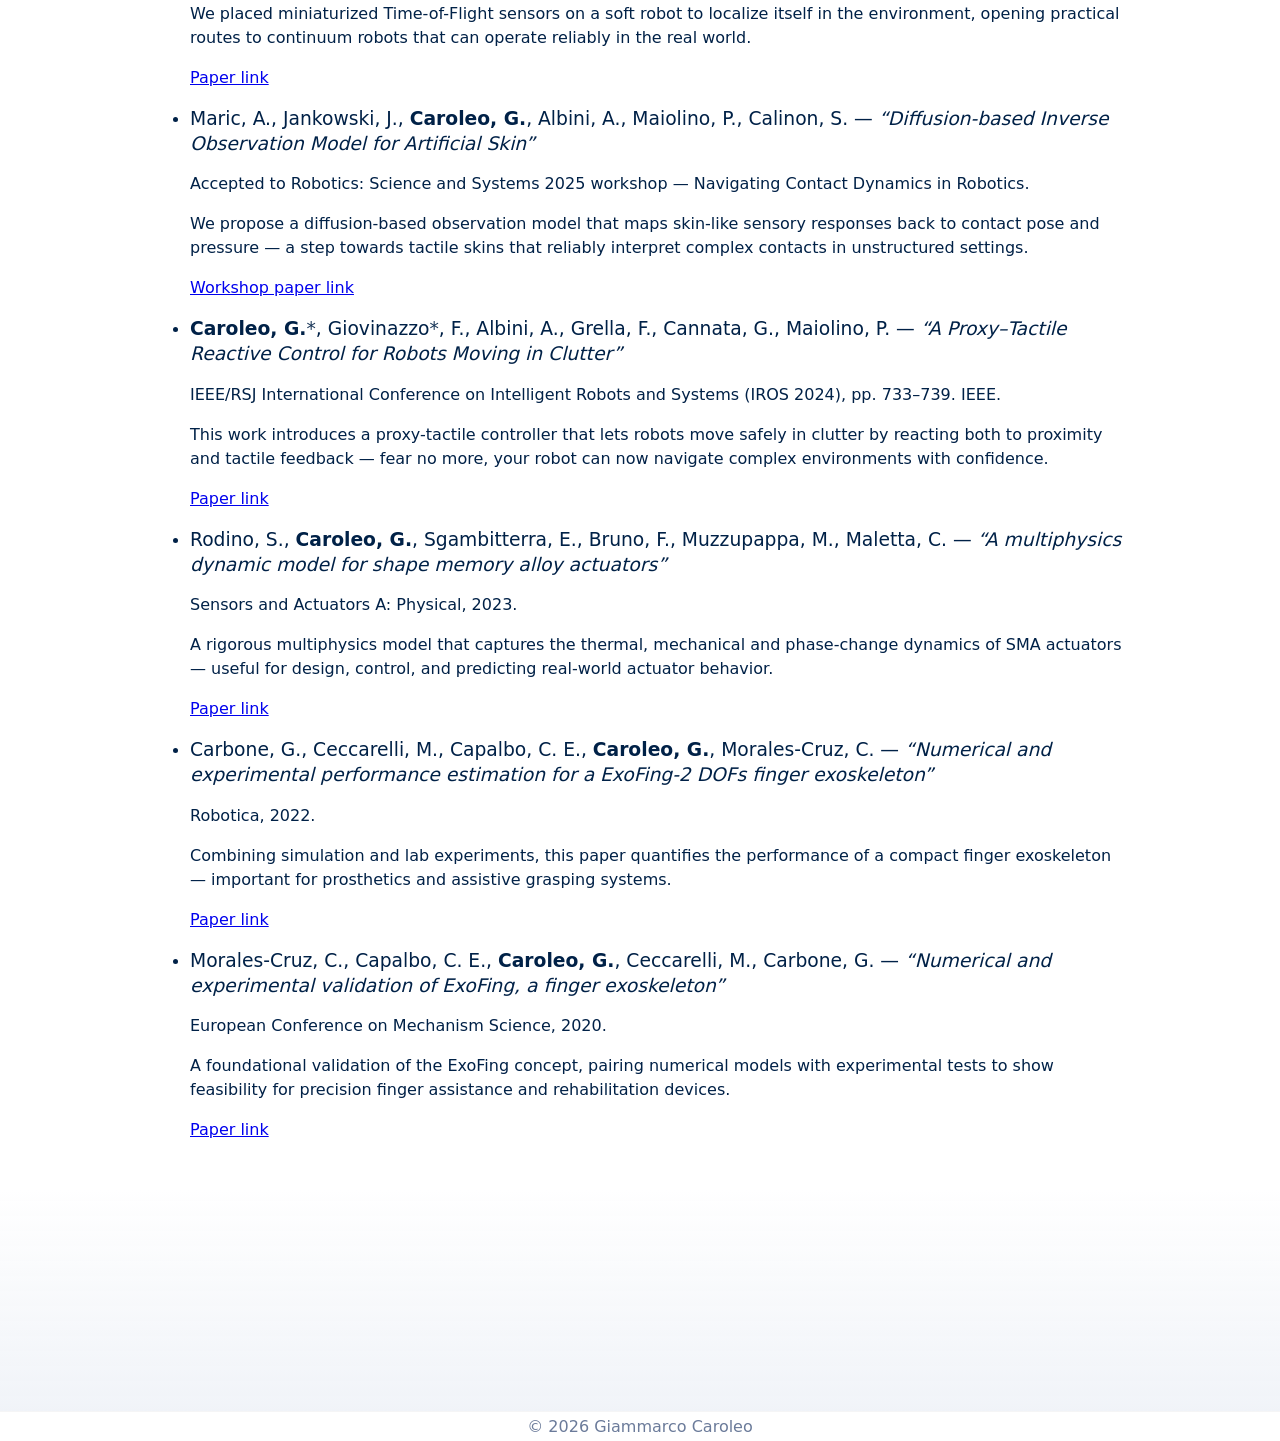
==== commit f598fc14: "updated publication list" ====
--- a/publications.html
+++ b/publications.html
@@ -28,6 +28,14 @@
 
         <!-- bullet list -->
         <ul class="pub-list">
+          <!-- 6: Teetaert et al. (under review) -->
+          <li class="pub card">
+            <h3>Teetaert, S., <strong>Caroleo, G.</strong>, Pontin, M., Lilge, S., Burgner-Kahrs, J., Barfoot, T.D., Maiolino, P. — <em>“Continuum Robot Localization using Distributed Time-of-Flight Sensors”</em></h3>
+            <p class="pub-meta">Currently on arXiv.</p>
+
+            <p class="pub-blurb">We address the problem of localization and mapping for highly deformable continuum robots using distributed Time-of-Flight sensors.</p>
+            <p><a href="https://arxiv.org/abs/2602.07209" target="_blank" rel="noopener">Paper link</a></p>
+          </li>
 
           <!-- 6: Maric et al. (under review) -->
           <li class="pub card">
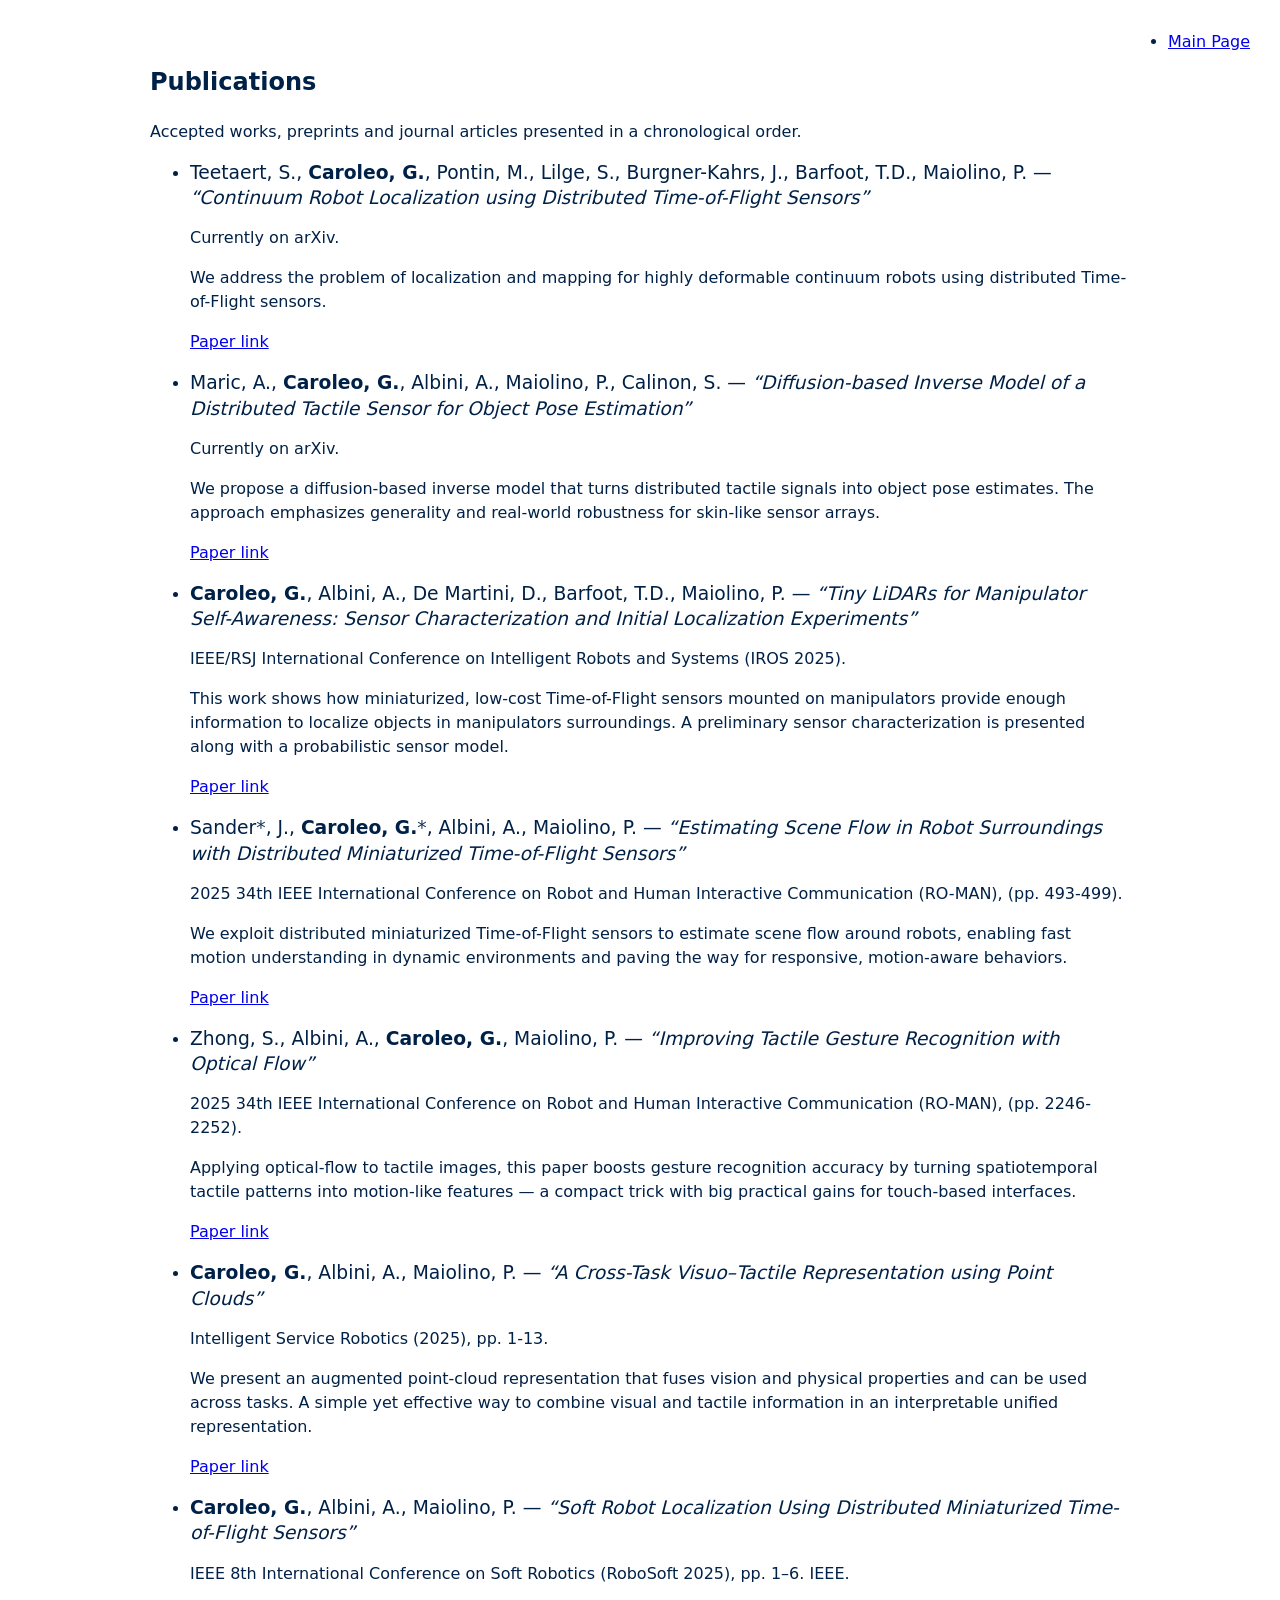
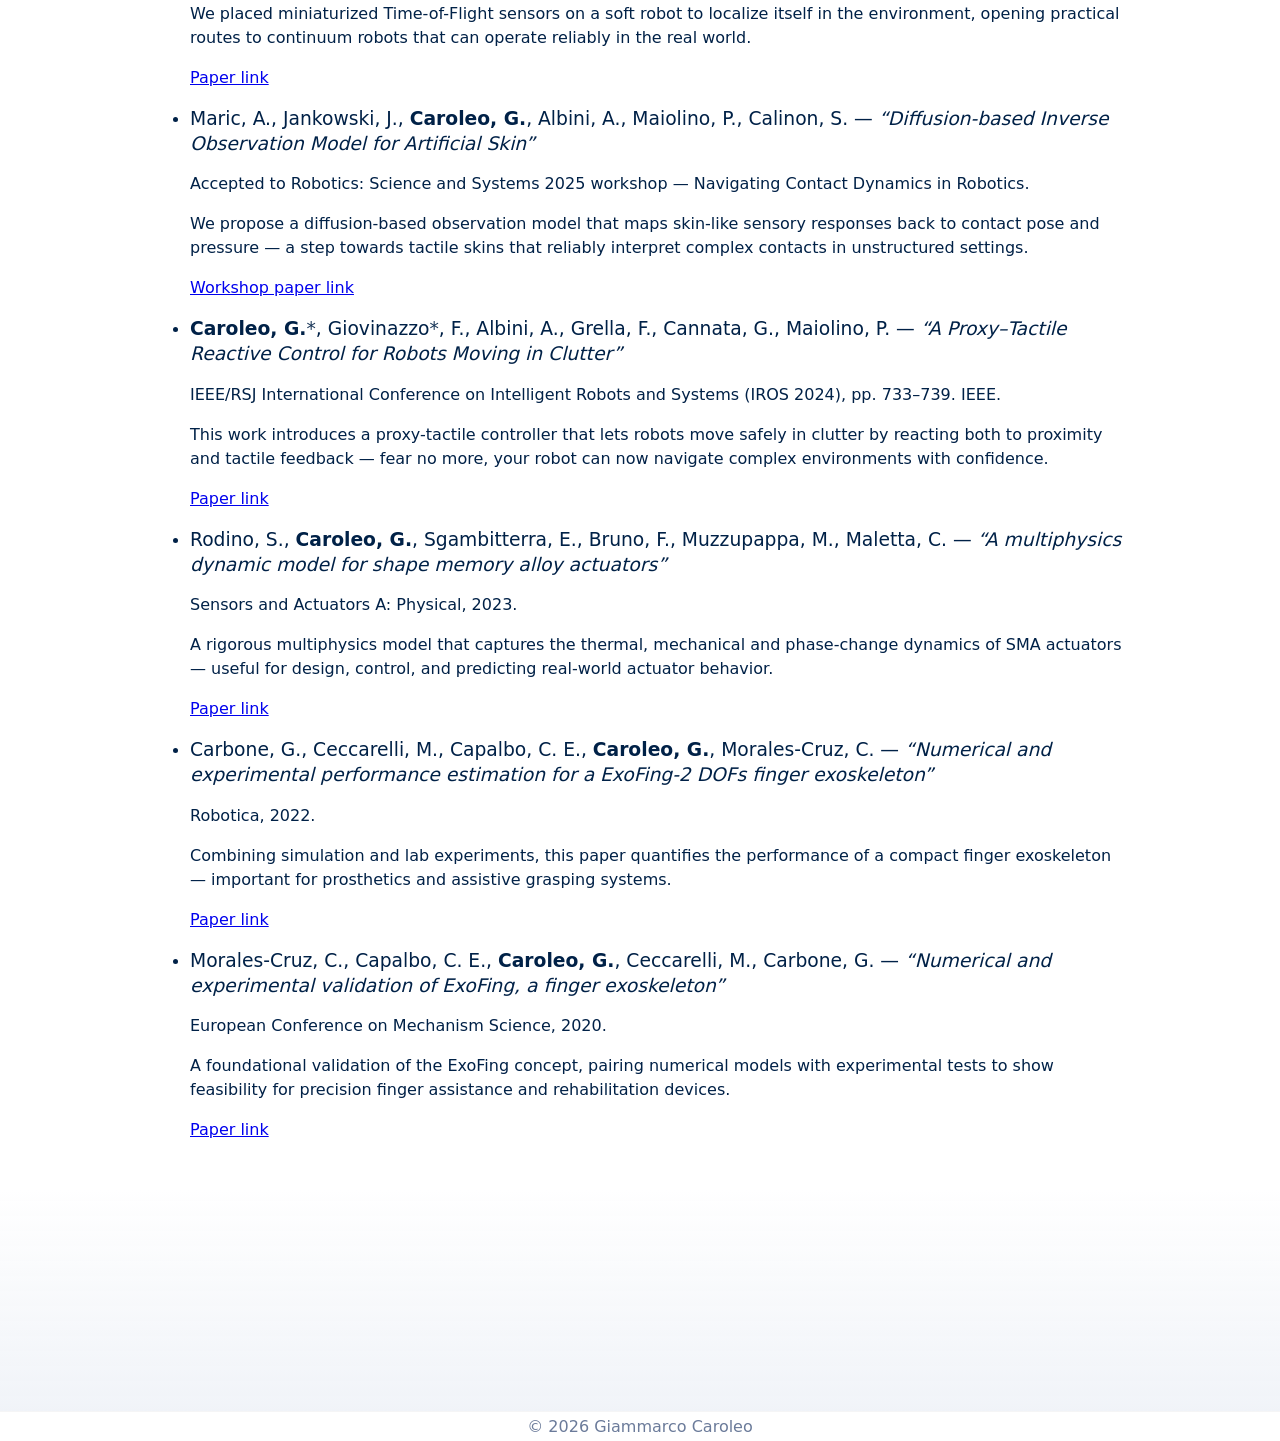
==== commit 711d6c71: "Updated scene flow pages" ====
--- a/publications.html
+++ b/publications.html
@@ -58,7 +58,7 @@
           <!-- 2: Scene Flow (RO-MAN 2025) -->
           <li class="pub card">
             <h3>Sander<span style="opacity:0.9">*</span>, J., <strong>Caroleo, G.</strong><span style="opacity:0.9">*</span>, Albini, A., Maiolino, P. — <em>“Estimating Scene Flow in Robot Surroundings with Distributed Miniaturized Time-of-Flight Sensors”</em></h3>
-            <p class="pub-meta">2025 34th IEEE International Conference on Robot and Human Interactive Communication (RO-MAN).</p>
+            <p class="pub-meta">2025 34th IEEE International Conference on Robot and Human Interactive Communication (RO-MAN), (pp. 493-499).</p>
 
             <p class="pub-blurb">We exploit distributed miniaturized Time-of-Flight sensors to estimate scene flow around robots, enabling fast motion understanding in dynamic environments and paving the way for responsive, motion-aware behaviors.</p>
             <p><a href="https://arxiv.org/pdf/2504.02439" target="_blank" rel="noopener">Paper link</a></p>
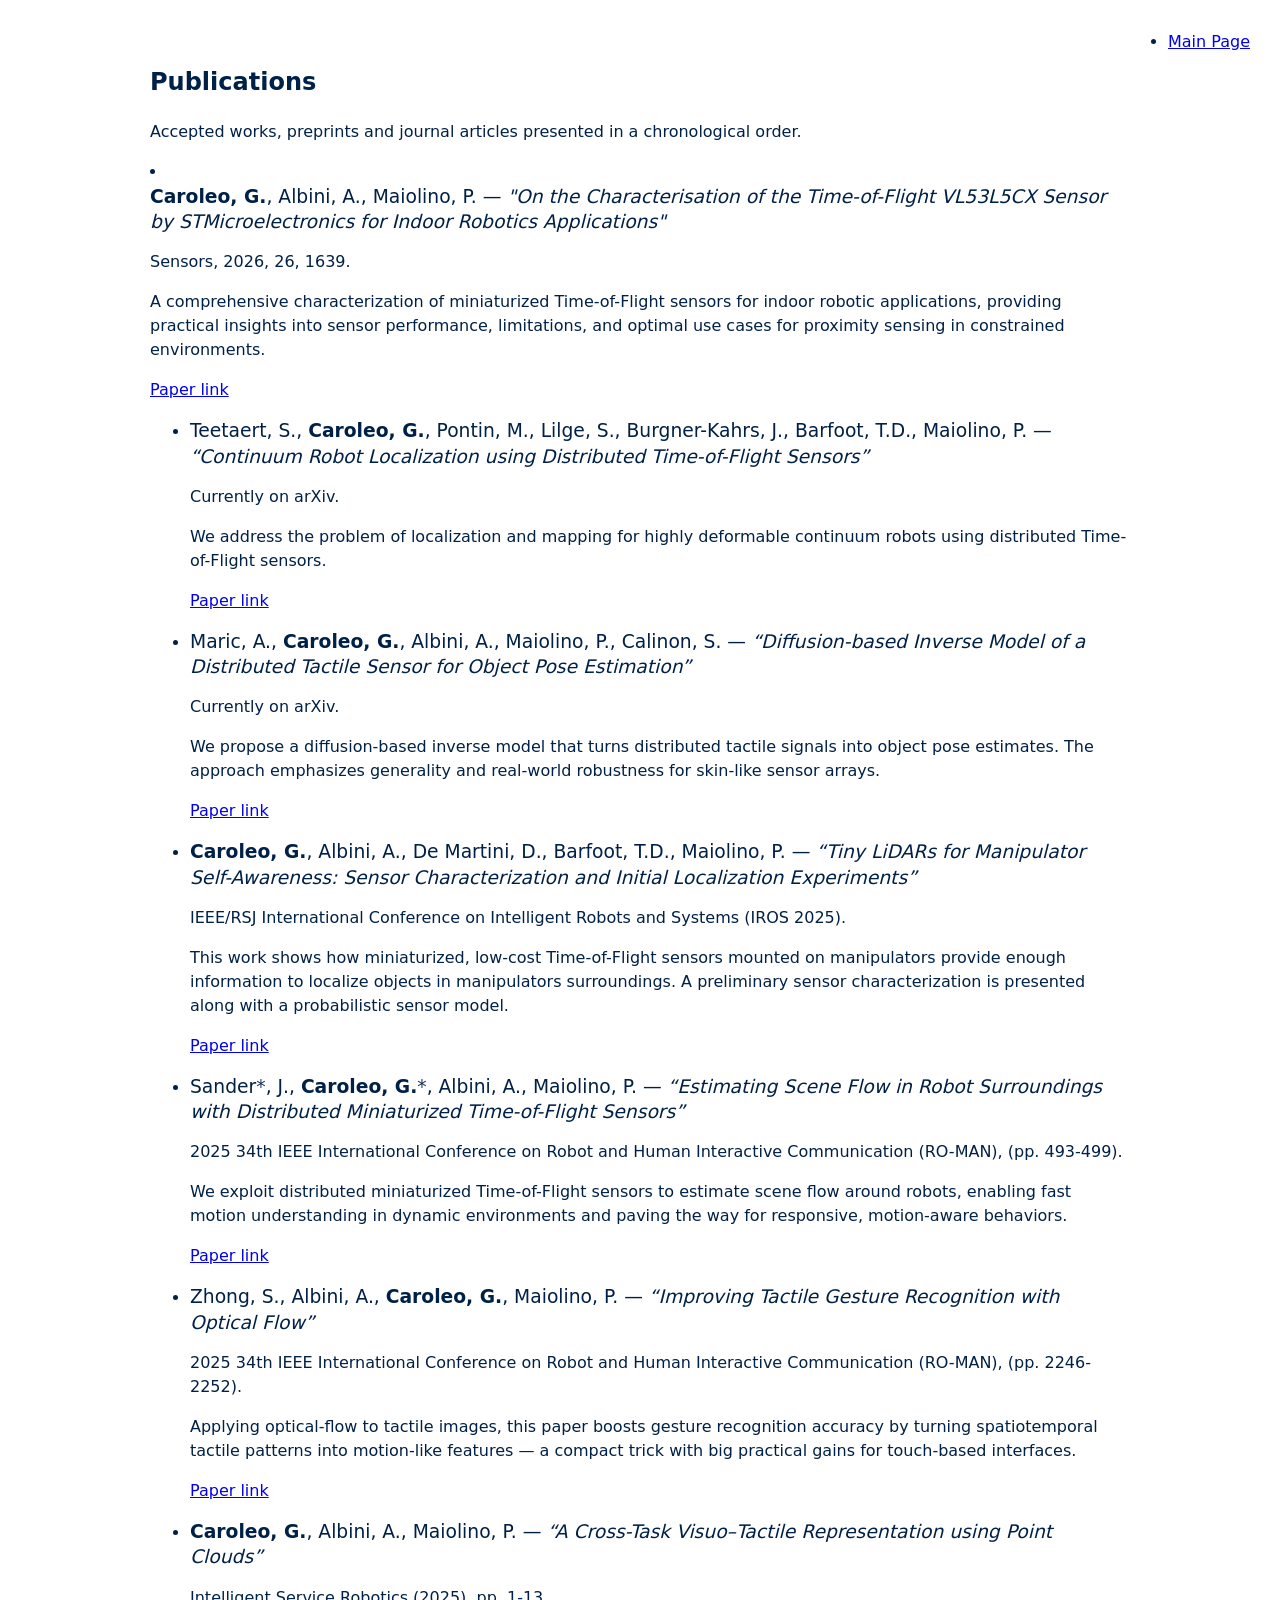
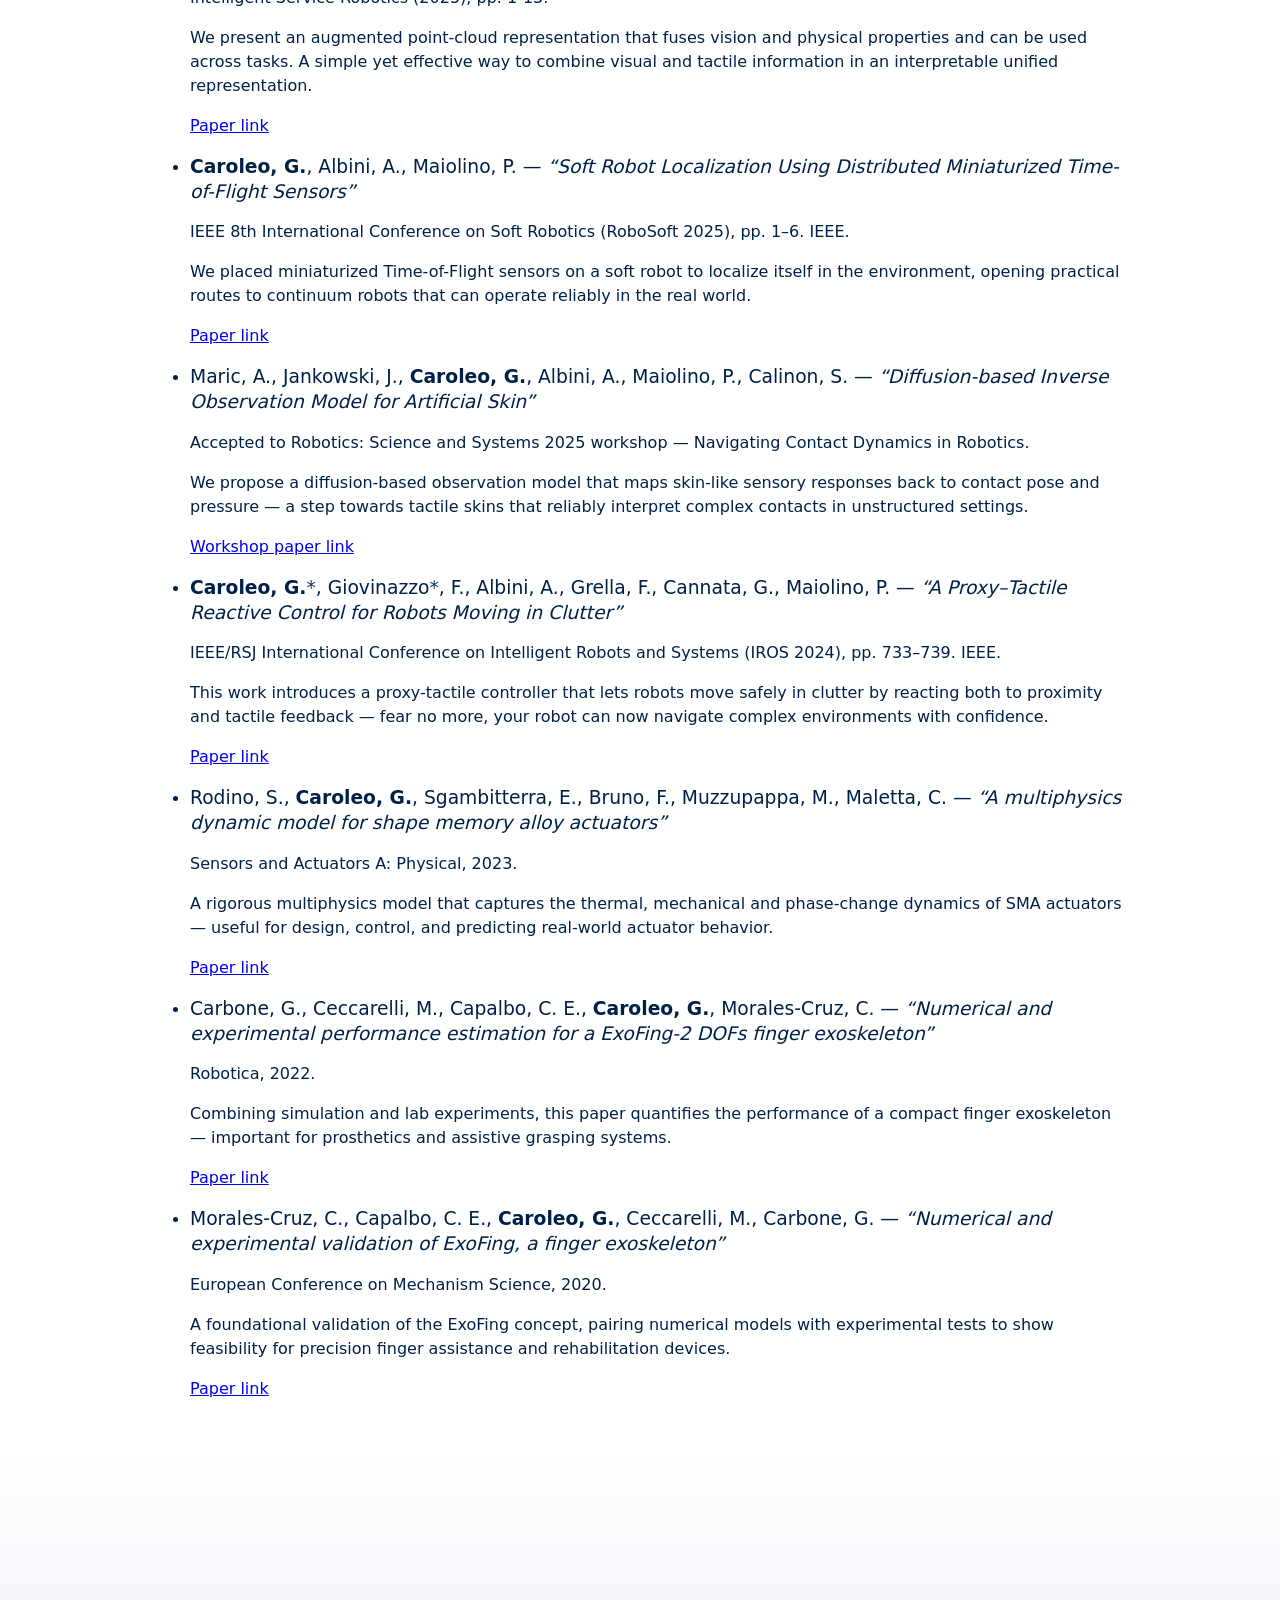
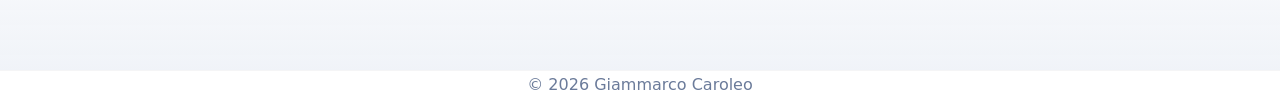
==== commit eedb61a4: "updated pubblications list" ====
--- a/publications.html
+++ b/publications.html
@@ -25,6 +25,14 @@
       <div class="container">
         <h2>Publications</h2>
         <p>Accepted works, preprints and journal articles presented in a chronological order.</p>
+        <!-- 0: Sensor Characterization (Sensors 2026) -->
+        <li class="pub card">
+          <h3><strong>Caroleo, G.</strong>, Albini, A., Maiolino, P. — <em>"On the Characterisation of the Time-of-Flight VL53L5CX Sensor by STMicroelectronics for Indoor Robotics Applications"</em></h3>
+          <p class="pub-meta">Sensors, 2026, 26, 1639.</p>
+
+          <p class="pub-blurb">A comprehensive characterization of miniaturized Time-of-Flight sensors for indoor robotic applications, providing practical insights into sensor performance, limitations, and optimal use cases for proximity sensing in constrained environments.</p>
+          <p><a href="https://doi.org/10.3390/s26051639" target="_blank" rel="noopener">Paper link</a></p>
+        </li>
 
         <!-- bullet list -->
         <ul class="pub-list">
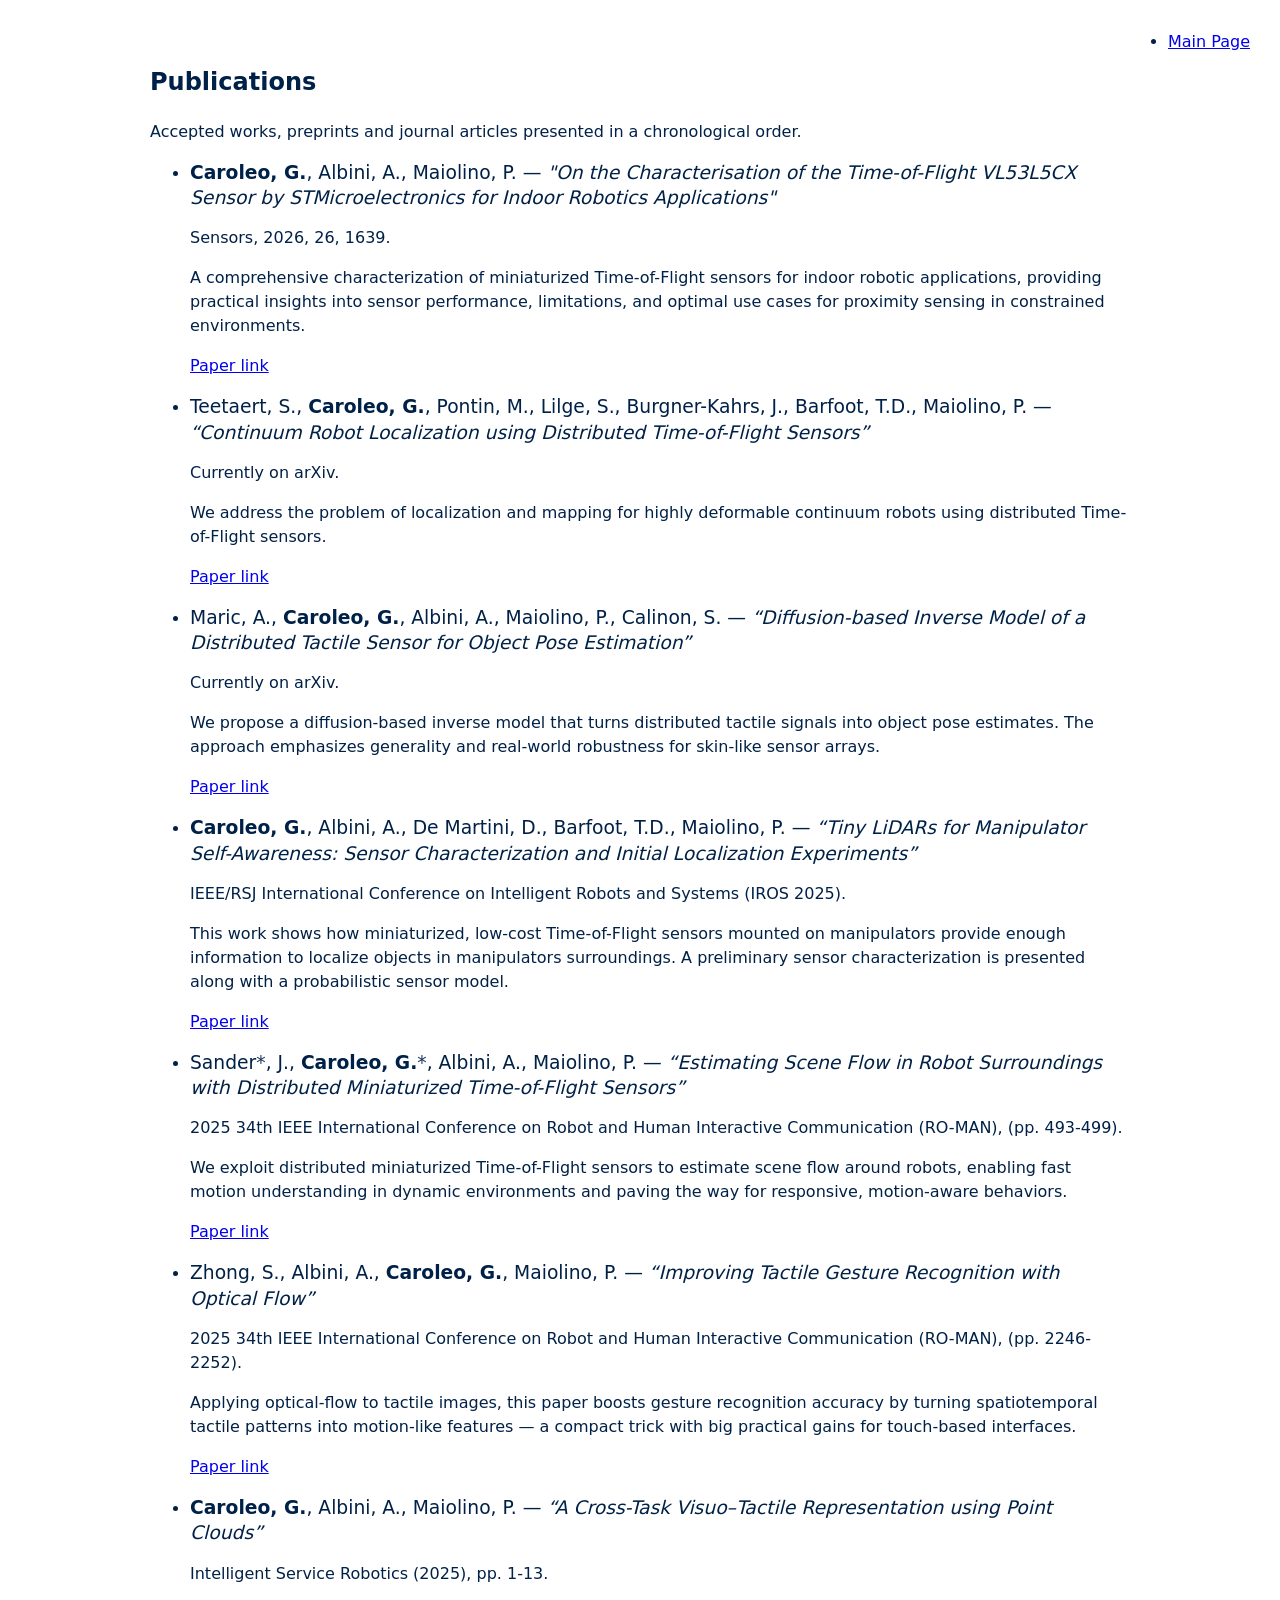
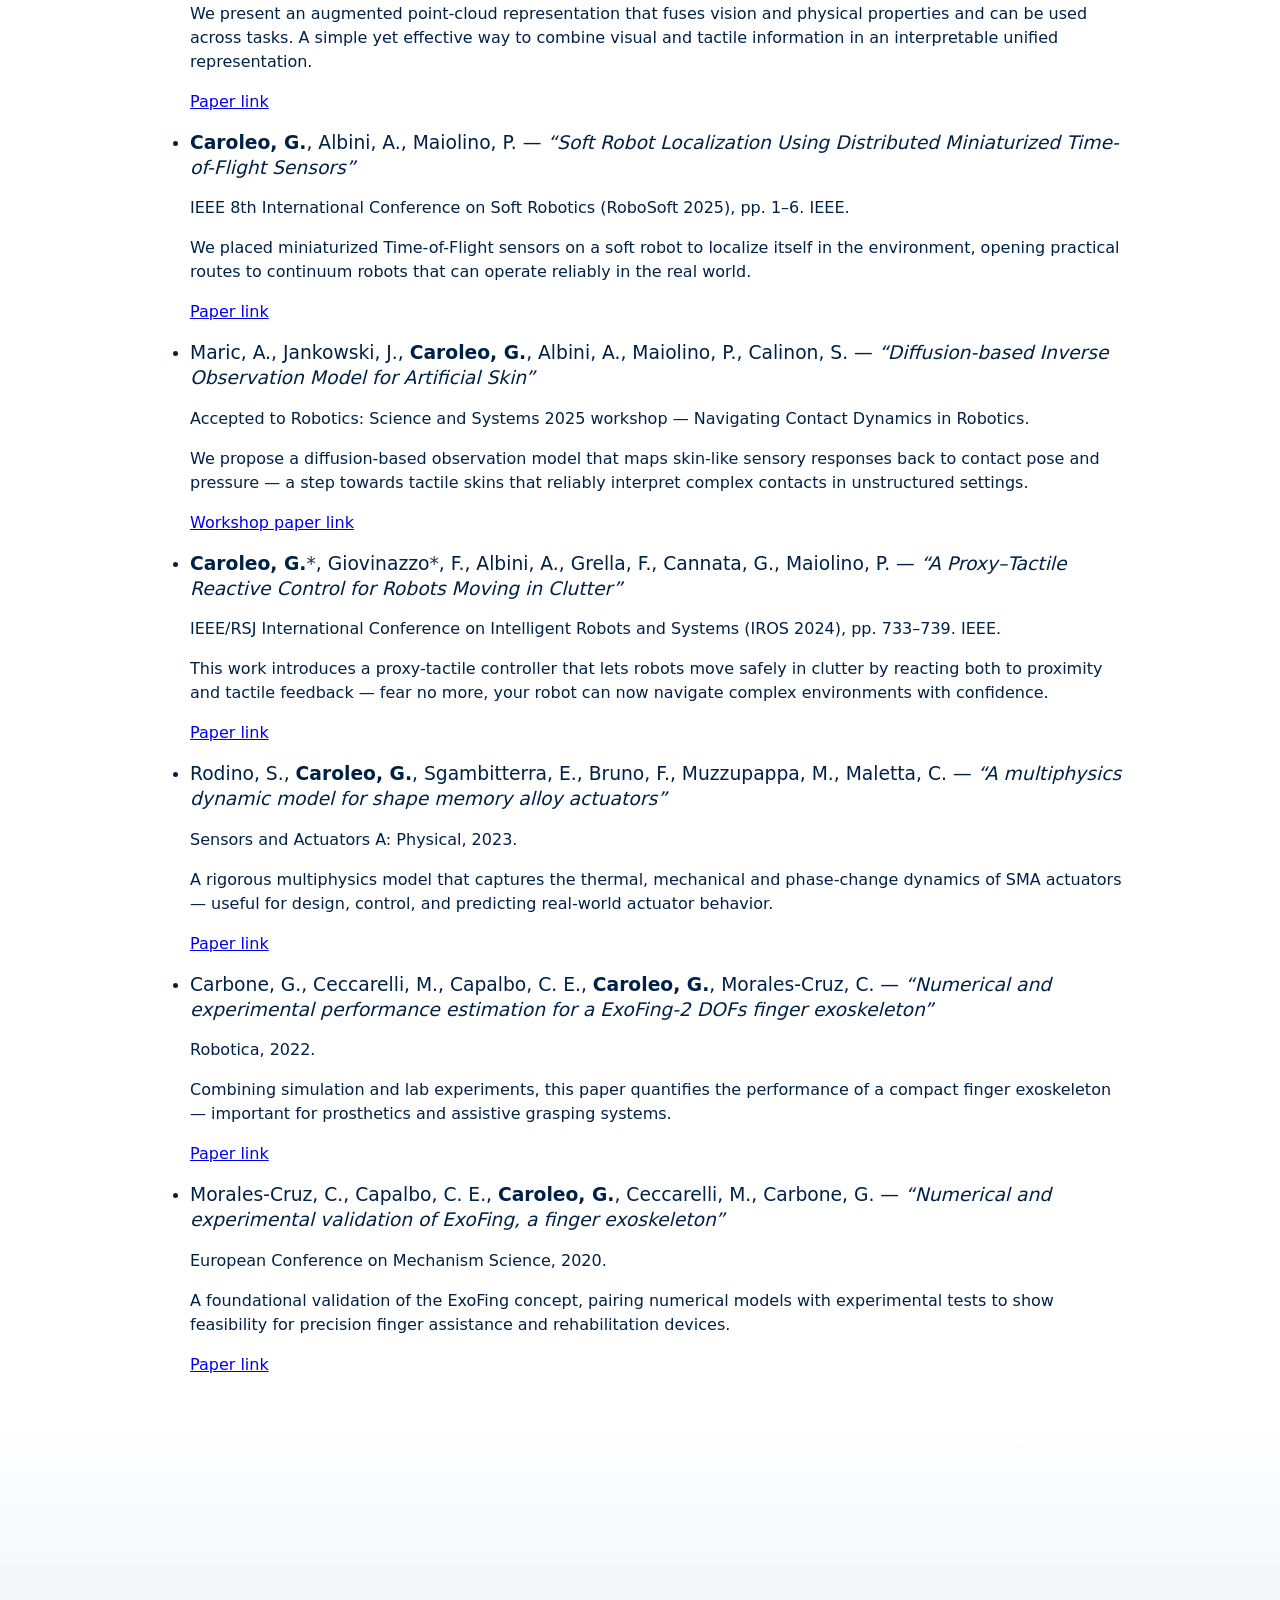
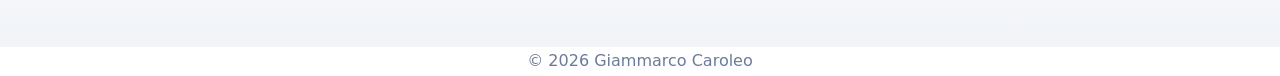
==== commit 1a3fc624: "minor fixes" ====
--- a/publications.html
+++ b/publications.html
@@ -25,17 +25,18 @@
       <div class="container">
         <h2>Publications</h2>
         <p>Accepted works, preprints and journal articles presented in a chronological order.</p>
-        <!-- 0: Sensor Characterization (Sensors 2026) -->
-        <li class="pub card">
-          <h3><strong>Caroleo, G.</strong>, Albini, A., Maiolino, P. — <em>"On the Characterisation of the Time-of-Flight VL53L5CX Sensor by STMicroelectronics for Indoor Robotics Applications"</em></h3>
-          <p class="pub-meta">Sensors, 2026, 26, 1639.</p>
-
-          <p class="pub-blurb">A comprehensive characterization of miniaturized Time-of-Flight sensors for indoor robotic applications, providing practical insights into sensor performance, limitations, and optimal use cases for proximity sensing in constrained environments.</p>
-          <p><a href="https://doi.org/10.3390/s26051639" target="_blank" rel="noopener">Paper link</a></p>
-        </li>
 
         <!-- bullet list -->
         <ul class="pub-list">
+          <!-- 0: Sensor Characterization (Sensors 2026) -->
+          <li class="pub card">
+            <h3><strong>Caroleo, G.</strong>, Albini, A., Maiolino, P. — <em>"On the Characterisation of the Time-of-Flight VL53L5CX Sensor by STMicroelectronics for Indoor Robotics Applications"</em></h3>
+            <p class="pub-meta">Sensors, 2026, 26, 1639.</p>
+
+            <p class="pub-blurb">A comprehensive characterization of miniaturized Time-of-Flight sensors for indoor robotic applications, providing practical insights into sensor performance, limitations, and optimal use cases for proximity sensing in constrained environments.</p>
+            <p><a href="https://doi.org/10.3390/s26051639" target="_blank" rel="noopener">Paper link</a></p>
+          </li>
+          
           <!-- 6: Teetaert et al. (under review) -->
           <li class="pub card">
             <h3>Teetaert, S., <strong>Caroleo, G.</strong>, Pontin, M., Lilge, S., Burgner-Kahrs, J., Barfoot, T.D., Maiolino, P. — <em>“Continuum Robot Localization using Distributed Time-of-Flight Sensors”</em></h3>
